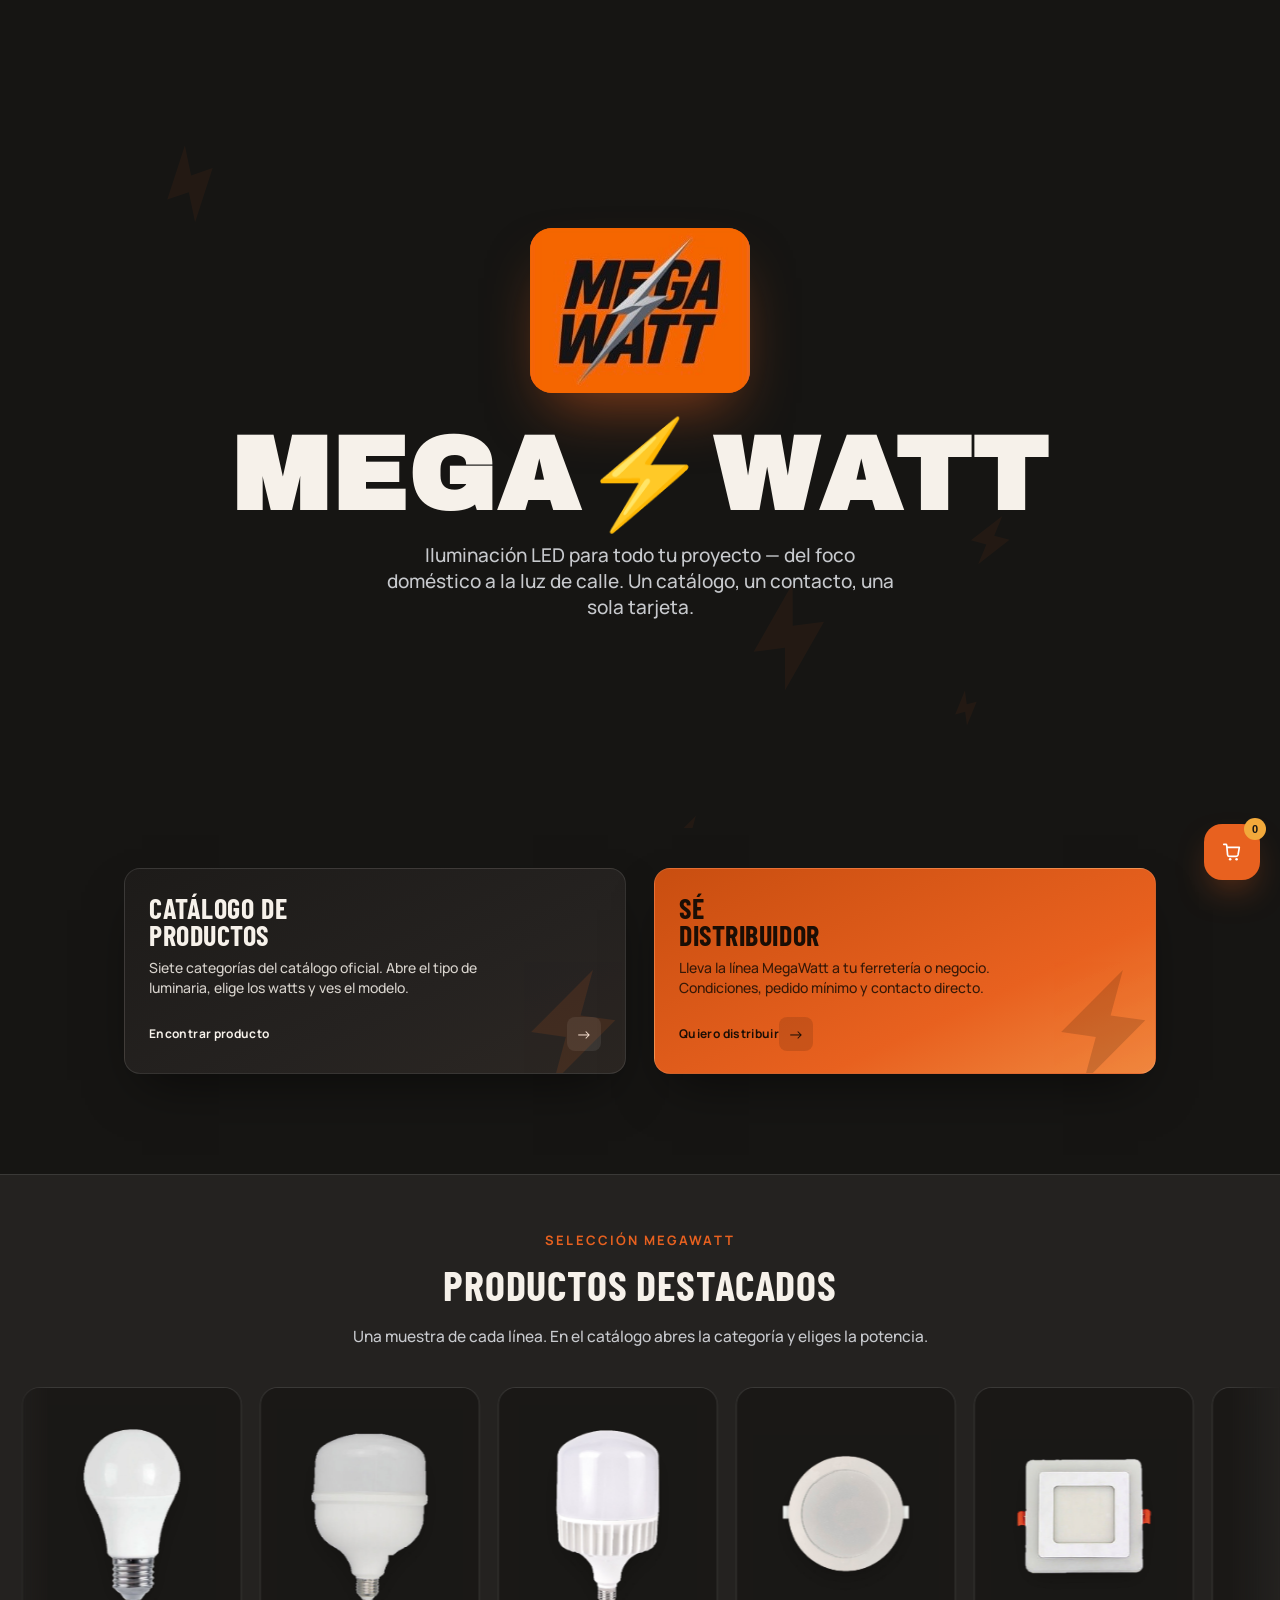
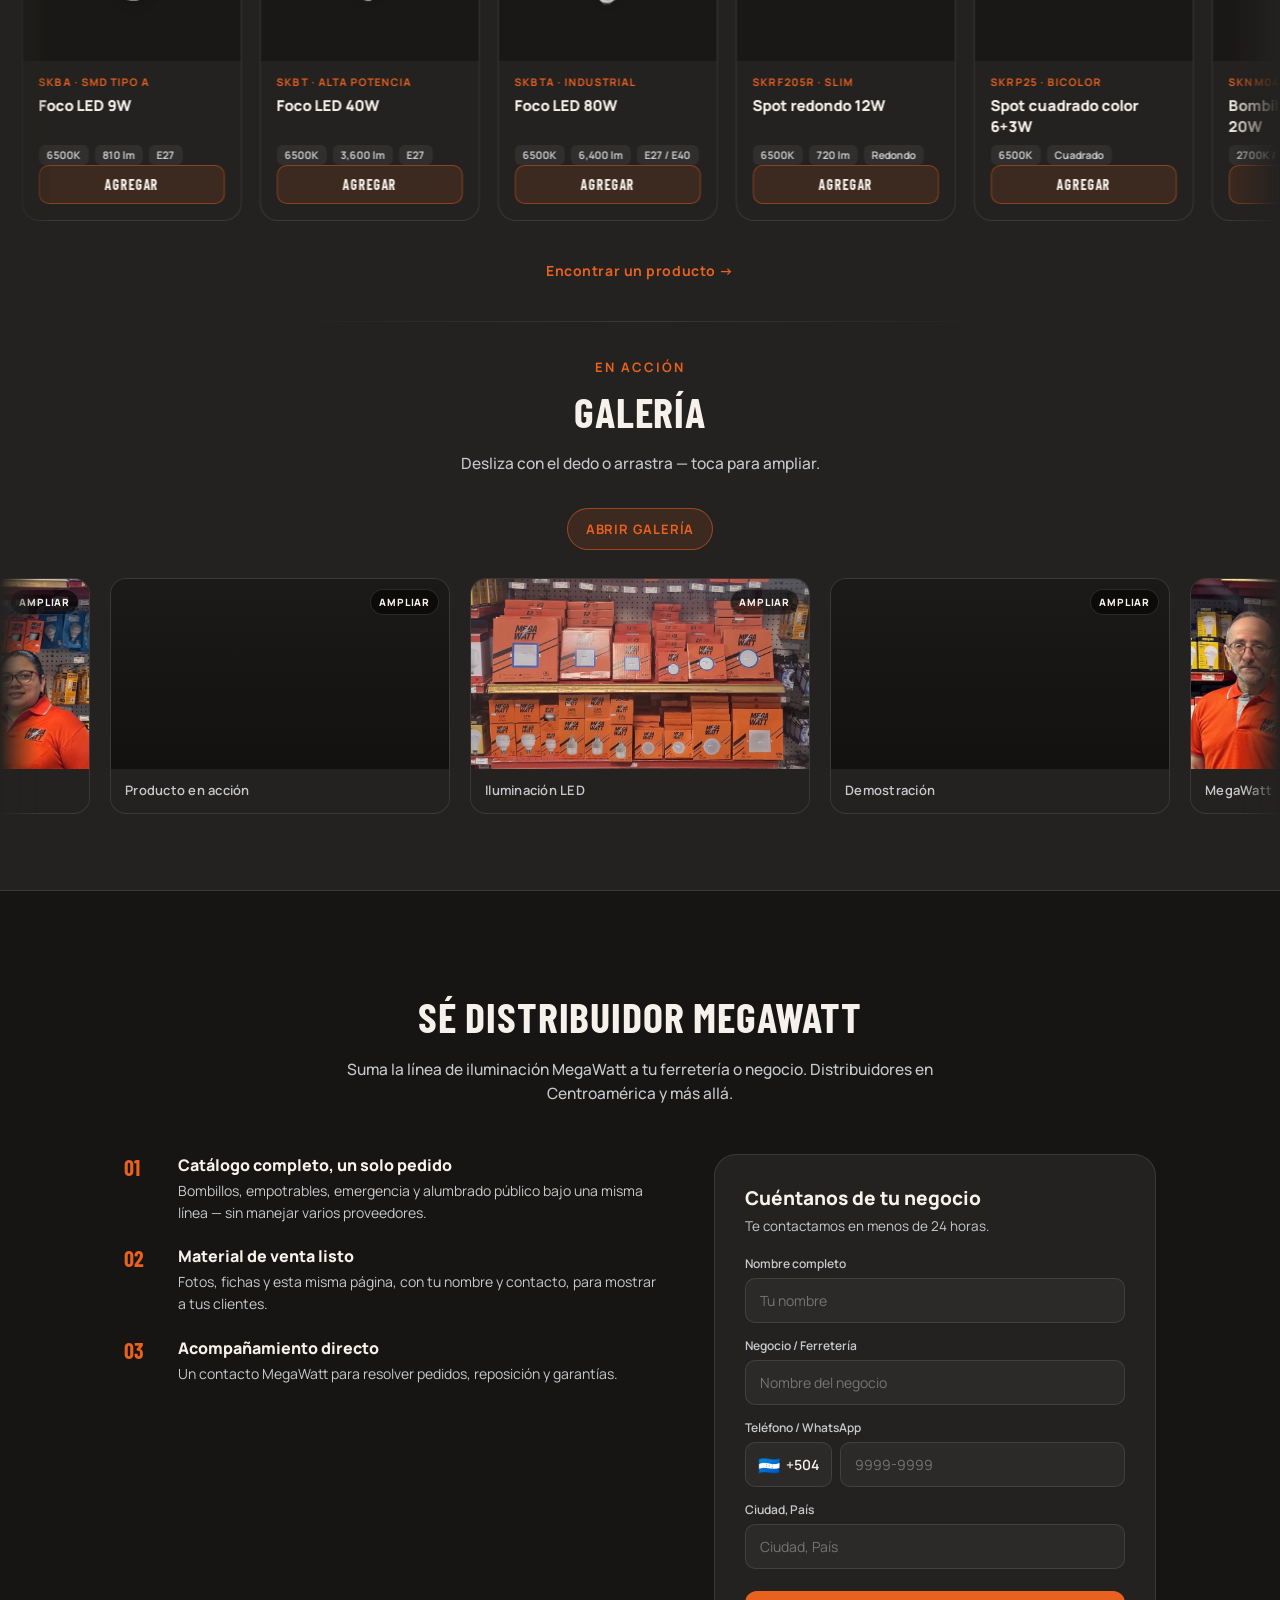
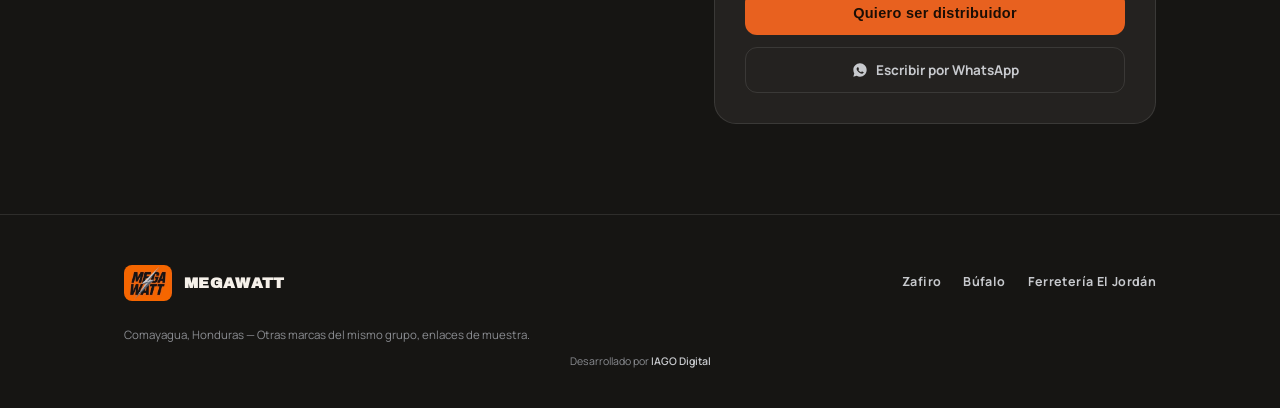
==== index.html @ 5c59e575 "Show all seven catalog families as watt dropdowns. Replace the línea-then-serie flow with one menu p" ====
<!DOCTYPE html>
<html lang="es">
<head>
  <meta charset="UTF-8" />
  <meta name="viewport" content="width=device-width, initial-scale=1.0" />
  <title>MEGAWATT — Iluminación</title>
  <meta name="description" content="Iluminación LED MegaWatt en Comayagua, Honduras. Bombillos, empotrables, emergencia y alumbrado público. Catálogo completo y contacto directo para distribuidores.">
  <link rel="icon" href="assets/images/logo.jpeg" type="image/jpeg">
  <link rel="apple-touch-icon" href="assets/images/logo.jpeg">
  <meta property="og:type" content="website">
  <meta property="og:title" content="MEGAWATT — Iluminación">
  <meta property="og:description" content="Iluminación LED MegaWatt en Comayagua, Honduras. Bombillos, empotrables, emergencia y alumbrado público. Catálogo completo y contacto directo para distribuidores.">
  <meta property="og:image" content="https://mega-watt-wheat.vercel.app/assets/images/logo.jpeg">
  <meta property="og:url" content="https://mega-watt-wheat.vercel.app/">
  <meta property="og:locale" content="es_HN">
  <link rel="preconnect" href="https://fonts.gstatic.com" crossorigin>
  <link href="https://fonts.googleapis.com/css2?family=Archivo+Black&family=Barlow+Condensed:wght@500;600;700&family=Manrope:wght@400;500;600;700;800&display=swap" rel="stylesheet">
  <link rel="stylesheet" href="assets/css/shared.css">
</head>
<body>

  <section class="hero" id="hero">
    <div class="bolt-field" id="boltField"></div>
    <div class="hero-mark" id="heroMark">
      <img src="assets/images/logo.jpeg" alt="MEGA WATT">
    </div>
    <h1 class="wordmark">MEGA<span class="bolt-char">⚡</span>WATT</h1>
    <p class="tag">Iluminación LED para todo tu proyecto — del foco doméstico a la luz de calle. Un catálogo, un contacto, una sola tarjeta.</p>
  </section>

  <section class="stack-section">
    <div class="container">
      <div class="cards-wrap">
        <a class="action-card card-products reveal reveal-from-left" id="catalogCard" href="productos.html">
          <svg class="ghost-bolt" viewBox="0 0 24 24" fill="var(--orange)"><path d="M13 2L4 14h6l-1 8 9-12h-6l1-8z"/></svg>
          <div>
            <h3>Catálogo de<br>Productos</h3>
            <p>Siete categorías del catálogo oficial. Abre el tipo de luminaria, elige los watts y ves el modelo.</p>
          </div>
          <div class="cta-row"><span>Encontrar producto</span><div class="arrow">→</div></div>
        </a>
        <button type="button" class="action-card card-reseller reveal reveal-from-right" onclick="scrollToSection('distribuidor')">
          <svg class="ghost-bolt" viewBox="0 0 24 24" fill="#1b0e05"><path d="M13 2L4 14h6l-1 8 9-12h-6l1-8z"/></svg>
          <div>
            <h3>Sé<br>Distribuidor</h3>
            <p>Lleva la línea MegaWatt a tu ferretería o negocio. Condiciones, pedido mínimo y contacto directo.</p>
          </div>
          <div class="cta-row"><span>Quiero distribuir</span><div class="arrow">→</div></div>
        </button>
      </div>
    </div>
  </section>

  <section class="section alt featured-section" id="destacados">
    <div class="container">
      <div class="section-head reveal">
        <div class="eyebrow">Selección MegaWatt</div>
        <h2>Productos destacados</h2>
        <p>Una muestra de cada línea. En el catálogo abres la categoría y eliges la potencia.</p>
      </div>
    </div>

    <div class="featured-carousel reveal" id="featuredCarousel" aria-label="Carrusel de productos destacados">
      <div class="featured-track" id="featuredTrack"></div>
    </div>

    <div class="container">
      <p class="featured-cta reveal">
        <a href="productos.html" id="featuredCatalogLink" class="featured-link">Encontrar un producto →</a>
      </p>
    </div>

    <div class="gallery-divider reveal" aria-hidden="true"></div>

    <div class="container">
      <div class="section-head gallery-head reveal">
        <div class="eyebrow">En acción</div>
        <h2>Galería</h2>
        <p>Desliza con el dedo o arrastra — toca para ampliar.</p>
      </div>
      <div class="gallery-actions reveal">
        <button type="button" class="gallery-open-btn" id="galleryOpenBtn">Abrir galería</button>
      </div>
    </div>

    <div class="gallery-carousel reveal" id="galleryCarousel" aria-label="Galería desplazable" tabindex="0">
      <div class="gallery-track" id="galleryTrack"></div>
    </div>
  </section>

  <section class="section" id="distribuidor">
    <div class="container">
      <div class="section-head reveal">
        <h2>Sé distribuidor MegaWatt</h2>
        <p>Suma la línea de iluminación MegaWatt a tu ferretería o negocio. Distribuidores en Centroamérica y más allá.</p>
      </div>

      <div class="reseller-wrap reveal">
        <div>
          <div class="benefit">
            <div class="num">01</div>
            <div>
              <h4>Catálogo completo, un solo pedido</h4>
              <p>Bombillos, empotrables, emergencia y alumbrado público bajo una misma línea — sin manejar varios proveedores.</p>
            </div>
          </div>
          <div class="benefit">
            <div class="num">02</div>
            <div>
              <h4>Material de venta listo</h4>
              <p>Fotos, fichas y esta misma página, con tu nombre y contacto, para mostrar a tus clientes.</p>
            </div>
          </div>
          <div class="benefit">
            <div class="num">03</div>
            <div>
              <h4>Acompañamiento directo</h4>
              <p>Un contacto MegaWatt para resolver pedidos, reposición y garantías.</p>
            </div>
          </div>
        </div>

        <div class="lead-form">
          <h3>Cuéntanos de tu negocio</h3>
          <div class="sub">Te contactamos en menos de 24 horas.</div>
          <label for="lead-name">Nombre completo</label>
          <input id="lead-name" type="text" placeholder="Tu nombre">
          <label for="lead-business">Negocio / Ferretería</label>
          <input id="lead-business" type="text" placeholder="Nombre del negocio">
          <label for="lead-phone">Teléfono / WhatsApp</label>
          <div class="phone-field">
            <div class="country-picker" id="leadCountryPicker">
              <button type="button" class="country-picker-trigger" id="leadCountryTrigger" aria-haspopup="listbox" aria-expanded="false">
                <span class="country-flag" aria-hidden="true">🇭🇳</span>
                <span class="country-dial">+504</span>
              </button>
              <div class="country-picker-panel" id="leadCountryPanel" role="dialog" aria-label="Seleccionar país">
                <input type="search" id="leadCountrySearch" class="country-picker-search" placeholder="Buscar país o código..." autocomplete="off" enterkeyhint="search">
                <ul class="country-picker-list" id="leadCountryList" role="listbox"></ul>
              </div>
            </div>
            <input id="lead-phone" type="tel" inputmode="tel" placeholder="9999-9999" autocomplete="tel-national">
          </div>
          <label for="lead-city">Ciudad, País</label>
          <input id="lead-city" type="text" placeholder="Ciudad, País">
          <button type="button" class="submit-btn">Quiero ser distribuidor</button>
          <a class="wa-link" href="https://wa.me/50495002199" target="_blank" rel="noopener">
            <svg width="16" height="16" viewBox="0 0 24 24" fill="currentColor"><path d="M12 2C6.48 2 2 6.48 2 12c0 1.85.5 3.58 1.36 5.07L2 22l5.06-1.33A9.94 9.94 0 0 0 12 22c5.52 0 10-4.48 10-10S17.52 2 12 2zm5.2 14.2c-.22.62-1.28 1.2-1.77 1.24-.45.04-.9.23-3.03-.63-2.57-1.03-4.24-3.6-4.37-3.77-.13-.17-1.04-1.38-1.04-2.63 0-1.25.65-1.86.89-2.11.22-.24.5-.3.66-.3h.48c.15 0 .36-.03.55.42.22.53.75 1.83.82 1.96.06.13.1.28.02.45-.08.17-.13.27-.25.42-.13.15-.27.33-.38.44-.13.13-.26.27-.11.53.15.27.68 1.13 1.47 1.83 1.01.9 1.86 1.18 2.13 1.31.27.13.42.11.58-.07.15-.18.65-.76.83-1.02.17-.26.34-.22.57-.13.23.08 1.47.7 1.72.82.25.13.42.19.48.3.06.11.06.62-.16 1.24z"/></svg>
            Escribir por WhatsApp
          </a>
        </div>
      </div>
    </div>
  </section>

  <footer>
    <div class="container">
      <div class="foot-row">
        <div class="foot-mark">
          <img class="foot-logo" src="assets/images/logo.jpeg" alt="MEGA WATT">
          <b>MEGAWATT</b>
        </div>
        <div class="brand-links">
          <a href="#" onclick="return false;">Zafiro</a>
          <a href="#" onclick="return false;">Búfalo</a>
          <a href="#" onclick="return false;">Ferretería El Jordán</a>
        </div>
      </div>
      <div class="foot-fine">Comayagua, Honduras — Otras marcas del mismo grupo, enlaces de muestra.</div>
      <div class="foot-credit">
        Desarrollado por <a href="https://iagodigital.vercel.app" target="_blank" rel="noopener">IAGO Digital</a>
      </div>
    </div>
  </footer>

  <script src="assets/js/sellers.js"></script>
  <script src="assets/js/seller.js"></script>
  <script src="assets/js/whatsapp.js"></script>
  <script src="assets/js/country-codes.js"></script>
  <script src="assets/js/contact.js"></script>
  <script src="assets/js/products.js"></script>
  <script src="assets/js/cart.js"></script>
  <script src="assets/js/gallery.js"></script>
  <script src="assets/js/landing.js"></script>
  <script>
    initSeller();
    initContact();
    initFeatured();
    initCart();
    initGallery();
    initLanding();
  </script>
</body>
</html>
---- assets/css/shared.css ----
:root {
  --orange: #E8611F;
  --orange-deep: #C94E10;
  --charcoal: #161513;
  --charcoal-soft: #242220;
  --steel: #8B8D92;
  --steel-light: #C7C9CD;
  --paper: #F6F1EA;
  --amber: #F2A93B;
  --line: rgba(255, 255, 255, 0.10);
}

* { box-sizing: border-box; }
html {
  scroll-behavior: smooth;
  overflow-x: clip;
  max-width: 100%;
}

body {
  margin: 0;
  background: var(--charcoal);
  color: var(--paper);
  font-family: 'Manrope', sans-serif;
  overflow-x: clip;
  max-width: 100%;
  overscroll-behavior-x: none;
}

h1, h2, h3, .display {
  font-family: 'Barlow Condensed', sans-serif;
  text-transform: uppercase;
  letter-spacing: 0.02em;
  font-weight: 700;
}

.wordmark {
  font-family: 'Archivo Black', sans-serif;
  text-transform: uppercase;
}

a { color: inherit; }
.container { max-width: 1080px; margin: 0 auto; padding: 0 24px; }

/* ---------- hero ---------- */
.hero {
  position: relative;
  min-height: 92vh;
  display: flex;
  flex-direction: column;
  align-items: center;
  justify-content: center;
  text-align: center;
  padding: 80px 24px 60px;
  overflow: hidden;
}

.bolt-field {
  position: absolute;
  inset: 0;
  z-index: 0;
  pointer-events: none;
}

.bolt-field svg {
  position: absolute;
  opacity: 0.06;
}

.hero-mark {
  position: relative;
  z-index: 2;
  width: min(220px, 56vw);
  aspect-ratio: 4 / 3;
  background: var(--orange);
  border-radius: 22px;
  display: flex;
  align-items: center;
  justify-content: center;
  box-shadow: 0 30px 60px -20px rgba(232, 97, 31, 0.55);
  margin-bottom: 38px;
  transform: translateY(0);
  transition: transform .2s ease-out;
  overflow: hidden;
}

.hero-mark img {
  width: 100%;
  height: 100%;
  object-fit: cover;
  display: block;
}

.hero h1 {
  position: relative;
  z-index: 2;
  font-size: clamp(36px, 10vw, 104px);
  line-height: 0.86;
  margin: 0;
  color: var(--paper);
  max-width: 100%;
  padding-inline: 12px;
}

.hero h1 .bolt-char {
  color: var(--orange);
  font-family: 'Archivo Black', sans-serif;
}

.hero p.tag {
  position: relative;
  z-index: 2;
  color: var(--steel-light);
  font-size: clamp(15px, 2vw, 19px);
  max-width: 520px;
  margin: 22px auto 0;
  font-weight: 500;
}

/* ---------- card stack ---------- */
.stack-section { padding: 40px 0 100px; }

.cards-wrap {
  display: grid;
  grid-template-columns: 1fr 1fr;
  gap: 28px;
  perspective: 1400px;
}

@media (max-width: 760px) {
  .cards-wrap { grid-template-columns: 1fr; }
}

.action-card {
  position: relative;
  border-radius: 16px;
  padding: 26px 24px 22px;
  min-height: unset;
  display: flex;
  flex-direction: column;
  justify-content: flex-start;
  gap: 18px;
  cursor: pointer;
  border: 1px solid var(--line);
  box-shadow: 0 24px 50px -18px rgba(0, 0, 0, 0.55);
  transition: transform .45s cubic-bezier(.2, .8, .2, 1), box-shadow .45s ease;
  transform-style: preserve-3d;
  overflow: hidden;
  text-decoration: none;
  color: inherit;
  font: inherit;
  text-align: left;
  width: 100%;
  appearance: none;
  -webkit-appearance: none;
}

.action-card:hover { box-shadow: 0 34px 70px -18px rgba(0, 0, 0, 0.65); }
.action-card.card-products { background: linear-gradient(155deg, #1d1b19, #252220 60%, #2c2723); }
.action-card.card-reseller {
  background: linear-gradient(155deg, var(--orange-deep), var(--orange) 65%, #f0873f);
  color: #1b0e05;
}

.action-card h3 { font-size: 28px; margin: 0; line-height: 0.95; }

.action-card p {
  font-family: 'Manrope', sans-serif;
  font-weight: 500;
  font-size: 14px;
  line-height: 1.45;
  margin: 10px 0 0;
  opacity: .85;
  max-width: 85%;
}

.action-card .cta-row {
  display: flex;
  align-items: center;
  justify-content: space-between;
  margin-top: 0;
}

.action-card .cta-row span {
  font-size: 12px;
  font-weight: 700;
  letter-spacing: .03em;
}

.action-card .arrow {
  width: 34px;
  height: 34px;
  border-radius: 8px;
  display: flex;
  align-items: center;
  justify-content: center;
  background: rgba(255, 255, 255, 0.08);
  transition: transform .3s ease, background .3s ease;
}

.action-card.card-reseller .arrow { background: rgba(0, 0, 0, 0.12); }
.action-card:hover .arrow { transform: translateX(5px); background: rgba(255, 255, 255, 0.16); }
.action-card.card-reseller:hover .arrow { background: rgba(0, 0, 0, 0.2); }

.action-card .ghost-bolt {
  position: absolute;
  right: -24px;
  bottom: -24px;
  width: 140px;
  opacity: .12;
  transform: rotate(8deg);
}

.action-card.card-reseller .ghost-bolt { opacity: .16; }

/* ---------- section shell ---------- */
.section {
  padding: 90px 0;
  overflow-x: clip;
}

.featured-section {
  padding: 56px 0 64px;
  overflow-x: clip;
}
.featured-section .section-head { margin-bottom: 32px; }
.section.alt {
  background: var(--charcoal-soft);
  border-top: 1px solid var(--line);
  border-bottom: 1px solid var(--line);
}

.page-head { padding: 56px 0 10px; }

.back-link {
  display: inline-flex;
  align-items: center;
  gap: 8px;
  font-size: 13px;
  font-weight: 700;
  color: var(--steel-light);
  text-decoration: none;
  letter-spacing: .02em;
}

.back-link:hover { color: var(--orange); }

.section-head {
  text-align: center;
  max-width: 640px;
  margin: 0 auto 48px;
}

.page-head .section-head { margin: 26px auto 44px; }

.section-head .eyebrow {
  color: var(--orange);
  font-size: 13px;
  letter-spacing: 0.16em;
  font-weight: 700;
  text-transform: uppercase;
}

.section-head h2 {
  font-size: clamp(28px, 4.5vw, 42px);
  margin: 10px 0 12px;
  color: var(--paper);
}

.page-head .section-head h2 { font-size: clamp(30px, 5vw, 46px); }

.section-head p {
  color: var(--steel-light);
  font-size: 15.5px;
  font-weight: 500;
  line-height: 1.6;
}

/* ---------- catalog ---------- */
.filters {
  display: flex;
  gap: 16px;
  flex-wrap: wrap;
  justify-content: center;
  align-items: flex-end;
  padding: 10px 16px;
  margin: 0 0 40px;
  border-radius: 16px;
  background: rgba(255, 255, 255, 0.03);
  border: 1px solid var(--line);
}

.filter-group {
  display: flex;
  flex-direction: column;
  gap: 6px;
  align-items: flex-start;
}

.filter-group .fg-label {
  font-size: 11px;
  letter-spacing: .14em;
  text-transform: uppercase;
  color: var(--steel);
}

.filter-dropdown {
  position: relative;
}

.filter-dropdown.is-disabled .filter-dropdown-trigger {
  opacity: 0.45;
  cursor: not-allowed;
}

.filter-dropdown-trigger {
  display: inline-flex;
  align-items: center;
  min-width: 148px;
  padding: 8px 32px 8px 12px;
  border-radius: 8px;
  border: 1px solid var(--line);
  background: rgba(255, 255, 255, 0.04);
  color: var(--steel-light);
  font-family: 'Manrope', sans-serif;
  font-size: 13px;
  font-weight: 600;
  cursor: pointer;
  background-image: url("data:image/svg+xml,%3Csvg xmlns='http://www.w3.org/2000/svg' width='12' height='8' viewBox='0 0 12 8'%3E%3Cpath fill='%23a8b4c4' d='M1 1l5 5 5-5'/%3E%3C/svg%3E");
  background-repeat: no-repeat;
  background-position: right 10px center;
  transition: border-color .15s ease, background-color .15s ease;
}

.filter-dropdown-trigger:hover,
.filter-dropdown.open .filter-dropdown-trigger {
  border-color: rgba(232, 97, 31, 0.55);
  background-color: rgba(255, 255, 255, 0.06);
}

.filter-dropdown-trigger:focus-visible {
  outline: none;
  border-color: var(--orange);
}

.filter-dropdown-value {
  white-space: nowrap;
}

.filter-dropdown-panel {
  position: absolute;
  z-index: 30;
  top: calc(100% + 6px);
  left: 0;
  min-width: 140px;
  padding: 6px;
  background: #1e1c1a;
  border: 1px solid var(--line);
  border-radius: 12px;
  box-shadow: 0 14px 32px rgba(0, 0, 0, 0.42);
}

.filter-dropdown[data-layout="grid"] .filter-dropdown-panel {
  width: 188px;
}

.filter-dropdown-list {
  list-style: none;
  margin: 0;
  padding: 0;
}

.filter-dropdown-list--grid {
  display: grid;
  grid-template-columns: repeat(3, 1fr);
  gap: 4px;
  max-height: 220px;
  overflow-y: auto;
  -webkit-overflow-scrolling: touch;
}

.filter-dropdown-option {
  width: 100%;
  padding: 6px 8px;
  border: 0;
  border-radius: 8px;
  background: transparent;
  color: var(--paper);
  font-family: 'Manrope', sans-serif;
  font-size: 13px;
  font-weight: 600;
  text-align: center;
  cursor: pointer;
  transition: background .15s ease;
}

.filter-dropdown:not([data-layout="grid"]) .filter-dropdown-option {
  text-align: left;
}

.filter-dropdown-option:hover,
.filter-dropdown-option.is-selected {
  background: rgba(232, 97, 31, 0.14);
}

.filter-dropdown-empty {
  display: block;
  padding: 8px 10px;
  color: var(--steel);
  font-size: 12.5px;
  font-weight: 600;
}

.grid {
  display: grid;
  grid-template-columns: repeat(auto-fill, minmax(220px, 1fr));
  gap: 18px;
}

.page-catalog .finder-wrap {
  padding-bottom: 90px;
}

.filters.finder-bar {
  display: flex;
  flex-direction: column;
  align-items: stretch;
  gap: 14px;
  padding: 16px;
}

.finder-families {
  display: grid;
  grid-template-columns: repeat(4, minmax(0, 1fr));
  gap: 12px 14px;
  width: 100%;
}

.finder-family .filter-dropdown,
.finder-family .filter-dropdown-trigger {
  width: 100%;
  min-width: 0;
}

.finder-family.is-active .filter-dropdown-trigger {
  border-color: var(--orange);
  color: var(--paper);
  background-color: rgba(232, 97, 31, 0.1);
}

.finder-family .filter-dropdown-panel {
  width: 100%;
  min-width: 100%;
}

.finder-family .filter-dropdown[data-layout="grid"] .filter-dropdown-panel {
  width: 100%;
}

.finder-reset {
  appearance: none;
  border: 0;
  background: transparent;
  color: var(--steel-light);
  font-family: inherit;
  font-size: 12.5px;
  font-weight: 700;
  letter-spacing: 0.04em;
  cursor: pointer;
  padding: 4px 2px;
  align-self: flex-end;
}

.finder-reset:hover {
  color: var(--orange);
}

.finder-stage {
  min-height: 420px;
}

.finder-empty {
  text-align: center;
  max-width: 560px;
  margin: 28px auto 0;
  padding: 48px 20px;
  border: 1px dashed var(--line);
  border-radius: 20px;
  background: rgba(255, 255, 255, 0.02);
}

.finder-empty-kicker {
  color: var(--orange);
  font-size: 12px;
  letter-spacing: 0.14em;
  font-weight: 800;
  text-transform: uppercase;
}

.finder-empty h3,
.finder-copy h3 {
  font-size: clamp(24px, 3.6vw, 36px);
  margin: 8px 0 10px;
  color: var(--paper);
}

.finder-empty p,
.finder-copy p {
  margin: 0;
  color: var(--steel-light);
  font-size: 15px;
  font-weight: 500;
  line-height: 1.55;
}

.finder-result {
  display: grid;
  grid-template-columns: minmax(240px, 0.9fr) 1.1fr;
  gap: 28px;
  align-items: center;
  background: var(--charcoal-soft);
  border: 1px solid var(--line);
  border-radius: 22px;
  padding: 22px;
}

.finder-result.is-pending .finder-photo {
  opacity: 0.55;
}

.finder-photo {
  aspect-ratio: 1 / 1;
  background: #141312;
  border-radius: 16px;
  overflow: hidden;
  display: flex;
  align-items: center;
  justify-content: center;
}

.finder-photo img,
.finder-photo video {
  width: 100%;
  height: 100%;
  object-fit: contain;
  padding: 8%;
  display: block;
}

.finder-copy .p-cat {
  margin-bottom: 2px;
}

.finder-hint {
  margin-top: 14px !important;
  color: var(--amber) !important;
  font-weight: 700 !important;
}

.finder-specs {
  width: 100%;
  border-collapse: collapse;
  margin: 18px 0 8px;
}

.finder-specs th,
.finder-specs td {
  padding: 8px 0;
  border-bottom: 1px solid var(--line);
  font-size: 13.5px;
  text-align: left;
}

.finder-specs th {
  width: 42%;
  color: var(--steel);
  font-weight: 700;
  letter-spacing: 0.04em;
  text-transform: uppercase;
  font-size: 11px;
}

.finder-specs td {
  color: var(--paper);
  font-weight: 700;
}

.finder-copy .add-to-cart-btn {
  margin-top: 18px;
  max-width: 280px;
}

@media (max-width: 980px) {
  .finder-families {
    grid-template-columns: repeat(3, minmax(0, 1fr));
  }
}

@media (max-width: 760px) {
  .finder-families {
    grid-template-columns: repeat(2, minmax(0, 1fr));
  }

  .finder-result {
    grid-template-columns: 1fr;
    padding: 16px;
    gap: 16px;
  }

  .finder-photo {
    aspect-ratio: 4 / 5;
  }

  .finder-reset {
    align-self: flex-start;
  }

  .filter-dropdown-trigger {
    min-width: 0;
    width: 100%;
  }
}

.product-card {
  background: var(--charcoal-soft);
  border: 1px solid var(--line);
  border-radius: 18px;
  overflow: hidden;
  transition: transform .25s ease, border-color .25s ease;
}

.product-card:hover {
  transform: translateY(-4px);
  border-color: rgba(232, 97, 31, 0.5);
}

/* ---------- featured carousel ---------- */
.featured-section .featured-carousel {
  margin-top: 4px;
}

.featured-carousel {
  overflow: hidden;
  touch-action: pan-y;
  cursor: grab;
  user-select: none;
  -webkit-user-select: none;
  -webkit-mask-image: linear-gradient(90deg, transparent, #000 4%, #000 96%, transparent);
  mask-image: linear-gradient(90deg, transparent, #000 4%, #000 96%, transparent);
  padding: 6px 0 10px;
}

.featured-carousel.is-dragging {
  cursor: grabbing;
  touch-action: none;
}

.featured-track {
  display: flex;
  align-items: stretch;
  gap: 18px;
  width: max-content;
  will-change: transform;
  padding: 0 24px;
  transform: translate3d(0, 0, 0);
}

.featured-track .featured-card,
.featured-track img,
.featured-track video {
  -webkit-user-drag: none;
  user-drag: none;
}

.featured-track .featured-card {
  flex: 0 0 220px;
  display: flex;
  flex-direction: column;
}

.featured-track .featured-photo {
  aspect-ratio: 4 / 5;
  width: 100%;
  height: auto;
  flex-shrink: 0;
  background: linear-gradient(180deg, #1c1a18 0%, #121110 100%);
}

.featured-track .featured-photo img,
.featured-track .featured-photo video {
  width: 100%;
  height: 100%;
  object-fit: contain;
  object-position: center;
}

.featured-track .featured-photo.is-studio img {
  padding: 8%;
}

.featured-track .p-body {
  flex: 1;
  display: flex;
  flex-direction: column;
  min-height: 156px;
}

.featured-track .p-body h4 {
  flex: 1;
}

.featured-track .add-to-cart-btn {
  margin-top: auto;
}

.featured-cta {
  text-align: center;
  margin: 28px 0 0;
}

.featured-link {
  display: inline-flex;
  align-items: center;
  gap: 6px;
  font-size: 14px;
  font-weight: 700;
  letter-spacing: 0.04em;
  color: var(--orange);
  text-decoration: none;
  transition: color 0.2s ease, gap 0.2s ease;
}

.featured-link:hover {
  color: var(--amber);
  gap: 10px;
}

.featured-carousel--static {
  overflow-x: auto;
  -webkit-mask-image: none;
  mask-image: none;
  scroll-snap-type: x mandatory;
  scrollbar-width: thin;
}

.featured-carousel--static .featured-track {
  transform: none !important;
}

.featured-carousel--static .featured-card {
  scroll-snap-align: start;
}

@media (max-width: 640px) {
  .featured-track .featured-card {
    flex-basis: min(200px, 78vw);
  }
}

@media (prefers-reduced-motion: reduce) {
  .featured-carousel:not(.featured-carousel--static) {
    overflow-x: auto;
    -webkit-mask-image: none;
    mask-image: none;
    scroll-snap-type: x mandatory;
  }

  .featured-carousel:not(.featured-carousel--static) .featured-track {
    transform: none !important;
  }

  .featured-carousel:not(.featured-carousel--static) .featured-card {
    scroll-snap-align: start;
  }
}

/* ---------- gallery carousel ---------- */
.gallery-divider {
  height: 1px;
  max-width: 720px;
  margin: 40px auto 36px;
  background: linear-gradient(90deg, transparent, var(--line), transparent);
}

.gallery-head {
  margin-bottom: 20px;
}

.gallery-actions {
  text-align: center;
  margin-bottom: 24px;
}

.gallery-open-btn {
  appearance: none;
  border: 1px solid rgba(232, 97, 31, 0.55);
  background: rgba(232, 97, 31, 0.12);
  color: var(--orange);
  font-family: inherit;
  font-size: 13px;
  font-weight: 700;
  letter-spacing: 0.06em;
  text-transform: uppercase;
  padding: 11px 18px;
  border-radius: 999px;
  cursor: pointer;
  transition: background 0.2s ease, border-color 0.2s ease, transform 0.2s ease;
}

.gallery-open-btn:hover {
  background: rgba(232, 97, 31, 0.22);
  border-color: var(--orange);
  transform: translateY(-1px);
}

.gallery-carousel {
  overflow: hidden;
  touch-action: none;
  cursor: grab;
  user-select: none;
  -webkit-user-select: none;
  -webkit-mask-image: linear-gradient(90deg, transparent, #000 3%, #000 97%, transparent);
  mask-image: linear-gradient(90deg, transparent, #000 3%, #000 97%, transparent);
  padding: 4px 0 12px;
}

.gallery-carousel.is-dragging {
  cursor: grabbing;
}

.gallery-track {
  display: flex;
  align-items: stretch;
  gap: 20px;
  width: max-content;
  padding: 0 24px;
  will-change: transform;
  transform: translate3d(0, 0, 0);
  transition: none;
}

.gallery-track.is-snapping {
  transition: transform 0.22s cubic-bezier(0.22, 1, 0.36, 1);
}

.gallery-slide {
  flex: 0 0 min(340px, 82vw);
  margin: 0;
  padding: 0;
  border-radius: 16px;
  overflow: hidden;
  border: 1px solid var(--line);
  background: var(--charcoal-soft);
  transition: border-color 0.25s ease, transform 0.25s ease;
  cursor: pointer;
  text-align: left;
  font: inherit;
  color: inherit;
  position: relative;
}

.gallery-slide:hover {
  border-color: rgba(232, 97, 31, 0.45);
  transform: translateY(-3px);
}

.gallery-slide:focus-visible {
  outline: 2px solid var(--orange);
  outline-offset: 3px;
}

.gallery-media {
  display: block;
  aspect-ratio: 16 / 9;
  background: linear-gradient(180deg, #1c1a18 0%, #121110 100%);
  overflow: hidden;
}

.gallery-media img,
.gallery-media video {
  width: 100%;
  height: 100%;
  object-fit: cover;
  object-position: center;
  display: block;
  pointer-events: none;
}

.gallery-caption {
  display: block;
  padding: 12px 14px 14px;
  font-size: 13px;
  font-weight: 600;
  color: var(--steel-light);
  letter-spacing: 0.02em;
}

.gallery-zoom-hint {
  position: absolute;
  top: 10px;
  right: 10px;
  font-size: 10px;
  font-weight: 800;
  letter-spacing: 0.08em;
  text-transform: uppercase;
  color: var(--paper);
  background: rgba(0, 0, 0, 0.55);
  border: 1px solid rgba(255, 255, 255, 0.12);
  padding: 5px 8px;
  border-radius: 999px;
}

/* ---------- gallery lightbox ---------- */
body.gallery-lightbox-open {
  overflow: hidden;
}

.gallery-lightbox {
  position: fixed;
  inset: 0;
  z-index: 1000;
  display: grid;
  place-items: center;
  padding: 24px;
}

.gallery-lightbox[hidden] {
  display: none;
}

.gallery-lightbox-backdrop {
  position: absolute;
  inset: 0;
  background: rgba(8, 7, 6, 0.88);
  backdrop-filter: blur(6px);
}

.gallery-lightbox-dialog {
  position: relative;
  z-index: 1;
  width: min(960px, 100%);
  max-height: calc(100vh - 48px);
  display: flex;
  flex-direction: column;
  gap: 12px;
}

.gallery-lightbox-stage {
  border-radius: 18px;
  overflow: hidden;
  border: 1px solid var(--line);
  background: #101010;
  min-height: min(56vh, 520px);
  display: flex;
  align-items: center;
  justify-content: center;
  transition: opacity 0.25s ease, transform 0.25s ease;
}

.gallery-lightbox-media {
  width: 100%;
  height: 100%;
  display: flex;
  align-items: center;
  justify-content: center;
  min-height: min(56vh, 520px);
}

.gallery-lightbox-media img,
.gallery-lightbox-media video {
  max-width: 100%;
  max-height: min(72vh, 680px);
  width: auto;
  height: auto;
  object-fit: contain;
  display: block;
}

.gallery-lightbox-caption {
  text-align: center;
  color: var(--steel-light);
  font-size: 14px;
  font-weight: 600;
  margin: 0;
}

.gallery-lightbox-close,
.gallery-lightbox-nav {
  position: absolute;
  appearance: none;
  border: 1px solid rgba(255, 255, 255, 0.14);
  background: rgba(0, 0, 0, 0.45);
  color: var(--paper);
  width: 42px;
  height: 42px;
  border-radius: 999px;
  display: grid;
  place-items: center;
  font-size: 24px;
  line-height: 1;
  cursor: pointer;
  transition: background 0.2s ease, border-color 0.2s ease;
}

.gallery-lightbox-close:hover,
.gallery-lightbox-nav:hover {
  background: rgba(232, 97, 31, 0.35);
  border-color: rgba(232, 97, 31, 0.65);
}

.gallery-lightbox-close {
  top: -52px;
  right: 0;
}

.gallery-lightbox-nav {
  top: 50%;
  transform: translateY(-50%);
  z-index: 2;
}

.gallery-lightbox-prev { left: -54px; }
.gallery-lightbox-next { right: -54px; }

@media (max-width: 820px) {
  .gallery-lightbox-prev { left: 8px; }
  .gallery-lightbox-next { right: 8px; }
  .gallery-lightbox-close { top: 8px; right: 8px; }
}

.gallery-lightbox-swipe-hint {
  text-align: center;
  font-size: 12px;
  font-weight: 600;
  letter-spacing: 0.06em;
  text-transform: uppercase;
  color: rgba(255, 255, 255, 0.45);
  margin: 0;
}

.gallery-lightbox-stage.slide-from-left {
  opacity: 0.7;
  transform: translateX(18px);
}

.gallery-lightbox-stage.slide-from-right {
  opacity: 0.7;
  transform: translateX(-18px);
}

@media (prefers-reduced-motion: reduce) {
  .gallery-lightbox-stage {
    transition: none;
  }
}

.p-photo {
  aspect-ratio: 1 / 1;
  background: repeating-linear-gradient(45deg, #1c1a18, #1c1a18 10px, #201e1b 10px, #201e1b 20px);
  display: flex;
  align-items: center;
  justify-content: center;
  position: relative;
  overflow: hidden;
}

.p-photo.ratio-9-16 {
  aspect-ratio: 9 / 16;
}

.p-photo.ratio-5-7 {
  aspect-ratio: 5 / 7;
}

.p-photo img,
.p-photo video {
  width: 100%;
  height: 100%;
  object-fit: cover;
  display: block;
}

.p-photo.is-studio {
  background: #1a1816;
}

.p-photo.is-studio img {
  object-fit: contain;
  padding: 10%;
}

.p-photo span {
  font-size: 11px;
  letter-spacing: .12em;
  text-transform: uppercase;
  font-weight: 700;
  color: var(--steel);
  border: 1px dashed var(--line);
  padding: 6px 10px;
  border-radius: 8px;
  background: rgba(0, 0, 0, 0.35);
}

.p-body { padding: 14px 16px 16px; }

.p-body .p-cat {
  font-size: 10.5px;
  color: var(--orange);
  letter-spacing: .1em;
  text-transform: uppercase;
  font-weight: 700;
}

.p-body h4 {
  font-family: 'Manrope', sans-serif;
  font-size: 15px;
  font-weight: 800;
  margin: 6px 0 8px;
  color: var(--paper);
  text-transform: none;
  letter-spacing: 0;
}

.p-specs {
  display: flex;
  gap: 6px;
  flex-wrap: wrap;
}

.p-specs span {
  font-size: 10.5px;
  font-weight: 700;
  background: rgba(255, 255, 255, 0.06);
  color: var(--steel-light);
  padding: 3px 8px;
  border-radius: 6px;
}

.add-to-cart-btn {
  margin-top: 12px;
  width: 100%;
  border: 1px solid rgba(232, 97, 31, 0.45);
  background: rgba(232, 97, 31, 0.12);
  color: var(--paper);
  font-family: 'Barlow Condensed', sans-serif;
  font-size: 14px;
  font-weight: 700;
  letter-spacing: 0.06em;
  text-transform: uppercase;
  padding: 10px 12px;
  border-radius: 10px;
  cursor: pointer;
  transition: background .2s ease, border-color .2s ease, color .2s ease;
}

.add-to-cart-btn:hover {
  background: var(--orange);
  border-color: var(--orange);
  color: #fff;
}

.add-to-cart-btn.is-in-cart {
  background: rgba(242, 169, 59, 0.16);
  border-color: rgba(242, 169, 59, 0.55);
  color: var(--amber);
}

.add-to-cart-btn.is-in-cart:hover {
  background: var(--amber);
  border-color: var(--amber);
  color: var(--charcoal);
}

.empty-note {
  text-align: center;
  color: var(--steel);
  font-size: 13.5px;
  padding: 40px 0;
}

/* ---------- reseller ---------- */
.reseller-wrap {
  display: grid;
  grid-template-columns: 1.1fr 0.9fr;
  gap: 50px;
  align-items: start;
}

@media (max-width: 820px) {
  .reseller-wrap { grid-template-columns: 1fr; }
}

.benefit {
  display: flex;
  gap: 14px;
  margin-bottom: 22px;
}

.benefit .num {
  font-family: 'Barlow Condensed', sans-serif;
  font-weight: 700;
  font-size: 22px;
  color: var(--orange);
  width: 40px;
  flex-shrink: 0;
}

.benefit h4 {
  margin: 0 0 4px;
  font-size: 16px;
  font-family: 'Manrope', sans-serif;
  font-weight: 800;
  color: var(--paper);
  text-transform: none;
  letter-spacing: 0;
}

.benefit p {
  margin: 0;
  color: var(--steel-light);
  font-size: 14px;
  line-height: 1.55;
}

.lead-form {
  background: var(--charcoal-soft);
  border: 1px solid var(--line);
  border-radius: 22px;
  padding: 30px;
}

.lead-form h3 {
  font-family: 'Manrope', sans-serif;
  text-transform: none;
  font-size: 19px;
  font-weight: 800;
  margin: 0 0 6px;
  color: var(--paper);
  letter-spacing: 0;
}

.lead-form .sub {
  color: var(--steel-light);
  font-size: 13.5px;
  margin-bottom: 20px;
}

.lead-form label {
  display: block;
  font-size: 12px;
  color: var(--steel-light);
  margin: 14px 0 6px;
  font-weight: 600;
}

.lead-form input,
.lead-form select {
  width: 100%;
  padding: 12px 14px;
  border-radius: 10px;
  border: 1px solid var(--line);
  background: rgba(255, 255, 255, 0.04);
  color: var(--paper);
  font-family: 'Manrope', sans-serif;
  font-size: 14px;
}

.lead-form input:focus,
.lead-form select:focus {
  outline: none;
  border-color: var(--orange);
}

.phone-field {
  display: flex;
  gap: 8px;
  align-items: stretch;
}

.phone-field input {
  flex: 1;
  min-width: 0;
}

.country-picker {
  position: relative;
  flex: 0 0 auto;
}

.country-picker-trigger {
  display: inline-flex;
  align-items: center;
  gap: 6px;
  height: 100%;
  min-height: 44px;
  padding: 0 12px;
  border-radius: 10px;
  border: 1px solid var(--line);
  background: rgba(255, 255, 255, 0.04);
  color: var(--paper);
  font-family: 'Manrope', sans-serif;
  font-size: 14px;
  font-weight: 600;
  cursor: pointer;
  transition: border-color 0.2s ease, background 0.2s ease;
}

.country-picker-trigger:hover,
.country-picker.open .country-picker-trigger {
  border-color: rgba(232, 97, 31, 0.55);
  background: rgba(255, 255, 255, 0.06);
}

.country-picker-trigger:focus-visible {
  outline: none;
  border-color: var(--orange);
}

.country-flag {
  font-size: 18px;
  line-height: 1;
}

.country-dial {
  white-space: nowrap;
}

.country-picker-panel {
  position: absolute;
  z-index: 30;
  top: calc(100% + 6px);
  left: 0;
  width: min(340px, calc(100vw - 48px));
  width: min(340px, calc(100dvw - 48px));
  background: #1e1c1a;
  border: 1px solid var(--line);
  border-radius: 14px;
  box-shadow: 0 18px 40px rgba(0, 0, 0, 0.45);
  overflow: hidden;
  opacity: 0;
  visibility: hidden;
  transform: translateY(-6px);
  pointer-events: none;
  transition: opacity 0.18s ease, transform 0.18s ease, visibility 0.18s ease;
}

.country-picker.open .country-picker-panel {
  opacity: 1;
  visibility: visible;
  transform: translateY(0);
  pointer-events: auto;
}

.country-picker-search {
  width: 100%;
  padding: 12px 14px;
  border: 0;
  border-bottom: 1px solid var(--line);
  border-radius: 0;
  background: rgba(255, 255, 255, 0.03);
  color: var(--paper);
  font-family: 'Manrope', sans-serif;
  font-size: 14px;
}

.country-picker-search:focus {
  outline: none;
  background: rgba(255, 255, 255, 0.05);
}

.country-picker-list {
  list-style: none;
  margin: 0;
  padding: 6px;
  max-height: min(280px, 50vh);
  overflow-y: auto;
  -webkit-overflow-scrolling: touch;
}

.country-option {
  width: 100%;
  display: flex;
  align-items: center;
  gap: 10px;
  padding: 11px 10px;
  border: 0;
  border-radius: 10px;
  background: transparent;
  color: var(--paper);
  font-family: 'Manrope', sans-serif;
  font-size: 14px;
  text-align: left;
  cursor: pointer;
  transition: background 0.15s ease;
}

.country-option:hover,
.country-option.is-selected {
  background: rgba(232, 97, 31, 0.14);
}

.country-option-flag {
  flex: 0 0 auto;
  font-size: 18px;
  line-height: 1;
}

.country-option-name {
  flex: 1;
  min-width: 0;
}

.country-option-dial {
  flex: 0 0 auto;
  color: var(--steel-light);
  font-size: 13px;
  font-weight: 600;
}

.country-option-empty {
  padding: 14px 12px;
  color: var(--steel);
  font-size: 13px;
  text-align: center;
}

.submit-btn {
  margin-top: 22px;
  width: 100%;
  padding: 14px;
  border-radius: 12px;
  border: none;
  background: var(--orange);
  color: #1b0e05;
  font-weight: 800;
  font-size: 14.5px;
  cursor: pointer;
  letter-spacing: .02em;
  transition: background .2s ease;
}

.submit-btn:hover { background: var(--amber); }

.wa-link {
  display: flex;
  align-items: center;
  justify-content: center;
  gap: 8px;
  margin-top: 12px;
  padding: 13px;
  border-radius: 12px;
  border: 1px solid var(--line);
  color: var(--steel-light);
  text-decoration: none;
  font-size: 13.5px;
  font-weight: 700;
}

/* ---------- footer ---------- */
footer {
  padding: 50px 0 40px;
  border-top: 1px solid var(--line);
}

.foot-row {
  display: flex;
  justify-content: space-between;
  align-items: center;
  flex-wrap: wrap;
  gap: 20px;
}

.foot-mark {
  display: flex;
  align-items: center;
  gap: 12px;
}

.foot-mark .sq {
  width: 36px;
  height: 36px;
  background: var(--orange);
  border-radius: 9px;
  display: flex;
  align-items: center;
  justify-content: center;
}

.foot-mark .sq svg { width: 60%; }

.foot-mark .foot-logo {
  width: 48px;
  height: 36px;
  object-fit: cover;
  border-radius: 8px;
  display: block;
}
.foot-mark b {
  font-family: 'Archivo Black', sans-serif;
  font-size: 15px;
  letter-spacing: .02em;
}

.brand-links {
  display: flex;
  gap: 22px;
  flex-wrap: wrap;
}

.brand-links a {
  font-size: 12.5px;
  color: var(--steel-light);
  text-decoration: none;
  font-weight: 700;
  letter-spacing: .03em;
  border-bottom: 1px solid transparent;
  padding-bottom: 2px;
  transition: all .2s ease;
}

.brand-links a:hover {
  color: var(--orange);
  border-color: var(--orange);
}

.foot-fine {
  margin-top: 26px;
  font-size: 11.5px;
  color: var(--steel);
}

.foot-credit {
  margin-top: 12px;
  font-size: 10.5px;
  color: var(--steel);
  text-align: center;
}

.foot-credit a {
  color: var(--steel-light);
  text-decoration: none;
  font-weight: 600;
  transition: color .2s ease;
}

.foot-credit a:hover {
  color: var(--orange);
}

.reveal {
  opacity: 0;
  transform: translateY(24px);
  transition: opacity .75s cubic-bezier(.2, .8, .2, 1), transform .75s cubic-bezier(.2, .8, .2, 1);
}

.reveal-from-left {
  transform: translateX(-52px);
}

.reveal-from-right {
  transform: translateX(52px);
  transition-delay: .14s;
}

.action-card.reveal {
  transition: opacity .75s cubic-bezier(.2, .8, .2, 1),
    transform .75s cubic-bezier(.2, .8, .2, 1),
    box-shadow .45s ease;
}

.reveal.in {
  opacity: 1;
  transform: translate(0);
}

@media (prefers-reduced-motion: reduce) {
  .reveal-from-left,
  .reveal-from-right {
    transform: none;
    transition-delay: 0s;
  }
}

/* ---------- quote cart ---------- */
body.cart-open {
  overflow: hidden;
}

.cart-fab {
  position: fixed;
  right: 20px;
  bottom: 20px;
  z-index: 60;
  width: 56px;
  height: 56px;
  border: none;
  border-radius: 18px;
  background: var(--orange);
  color: #fff;
  display: grid;
  place-items: center;
  cursor: pointer;
  box-shadow: 0 16px 36px -14px rgba(232, 97, 31, 0.7);
  transition: transform .2s ease, background .2s ease;
}

.cart-fab:hover {
  transform: translateY(-2px);
  background: var(--orange-deep);
}

.cart-fab-badge {
  position: absolute;
  top: -6px;
  right: -6px;
  min-width: 22px;
  height: 22px;
  padding: 0 6px;
  border-radius: 999px;
  background: var(--amber);
  color: var(--charcoal);
  font-size: 11px;
  font-weight: 800;
  display: grid;
  place-items: center;
  line-height: 1;
}

.cart-overlay {
  position: fixed;
  inset: 0;
  z-index: 70;
  background: rgba(8, 7, 6, 0.62);
  opacity: 0;
  transition: opacity .22s ease;
}

.cart-overlay.is-open {
  opacity: 1;
}

.cart-drawer {
  position: fixed;
  z-index: 80;
  top: 0;
  right: 0;
  width: min(400px, 100%);
  height: 100%;
  background: var(--charcoal-soft);
  border-left: 1px solid var(--line);
  display: flex;
  flex-direction: column;
  transform: translateX(100%);
  transition: transform .22s ease;
}

.cart-drawer.is-open {
  transform: translateX(0);
}

.cart-drawer-head {
  display: flex;
  align-items: flex-start;
  justify-content: space-between;
  gap: 16px;
  padding: 22px 20px 14px;
  border-bottom: 1px solid var(--line);
}

.cart-drawer-head h2 {
  margin: 0;
  font-size: 28px;
  line-height: 1;
}

.cart-drawer-sub {
  margin: 8px 0 0;
  color: var(--steel-light);
  font-size: 13px;
  line-height: 1.4;
}

.cart-close-btn {
  width: 40px;
  height: 40px;
  border: 1px solid var(--line);
  border-radius: 12px;
  background: transparent;
  color: var(--paper);
  font-size: 28px;
  line-height: 1;
  cursor: pointer;
}

.cart-drawer-body {
  flex: 1;
  overflow: auto;
  padding: 12px 16px 20px;
}

.cart-lines {
  list-style: none;
  margin: 0;
  padding: 0;
  display: grid;
  gap: 12px;
}

.cart-line {
  display: grid;
  grid-template-columns: 72px 1fr;
  gap: 12px;
  padding: 10px;
  border: 1px solid var(--line);
  border-radius: 14px;
  background: rgba(0, 0, 0, 0.22);
}

.cart-line-thumb {
  width: 72px;
  height: 72px;
  border-radius: 10px;
  overflow: hidden;
  background: #121110;
  display: grid;
  place-items: center;
}

.cart-line-thumb img,
.cart-line-thumb video {
  width: 100%;
  height: 100%;
  object-fit: contain;
}

.cart-line-thumb.is-placeholder {
  border: 1px dashed var(--line);
}

.cart-line-title {
  font-size: 14px;
  font-weight: 800;
  line-height: 1.25;
}

.cart-line-meta {
  margin-top: 4px;
  font-size: 12px;
  color: var(--steel-light);
}

.cart-line-actions {
  margin-top: 10px;
  display: flex;
  align-items: center;
  justify-content: space-between;
  gap: 10px;
}

.cart-qty {
  display: inline-flex;
  align-items: center;
  gap: 2px;
  border: 1px solid var(--line);
  border-radius: 10px;
  overflow: hidden;
}

.cart-qty-btn {
  width: 32px;
  height: 32px;
  border: none;
  background: transparent;
  color: var(--paper);
  font-size: 18px;
  cursor: pointer;
}

.cart-qty-value {
  min-width: 28px;
  text-align: center;
  font-size: 13px;
  font-weight: 800;
}

.cart-remove-btn {
  border: none;
  background: transparent;
  color: var(--steel);
  font-size: 12px;
  font-weight: 700;
  cursor: pointer;
  text-decoration: underline;
  text-underline-offset: 3px;
}

.cart-empty {
  padding: 28px 12px;
  text-align: center;
  color: var(--steel-light);
  font-size: 14px;
  line-height: 1.5;
}

.cart-drawer-foot {
  padding: 14px 16px 20px;
  border-top: 1px solid var(--line);
  display: grid;
  gap: 10px;
}

.cart-quote-btn {
  width: 100%;
  border: none;
  border-radius: 12px;
  background: var(--orange);
  color: #fff;
  font-family: 'Barlow Condensed', sans-serif;
  font-size: 17px;
  font-weight: 700;
  letter-spacing: 0.04em;
  text-transform: uppercase;
  padding: 14px 16px;
  cursor: pointer;
}

.cart-quote-btn:hover {
  background: var(--orange-deep);
}

.cart-clear-btn {
  width: 100%;
  border: none;
  background: transparent;
  color: var(--steel-light);
  font-size: 13px;
  font-weight: 600;
  cursor: pointer;
  padding: 6px;
}

@media (max-width: 640px) {
  .cart-drawer {
    top: auto;
    bottom: 0;
    left: 0;
    right: 0;
    width: 100%;
    height: min(88vh, 720px);
    border-left: none;
    border-top: 1px solid var(--line);
    border-radius: 22px 22px 0 0;
    transform: translateY(100%);
  }

  .cart-drawer.is-open {
    transform: translateY(0);
  }

  .cart-fab {
    right: 16px;
    bottom: 16px;
  }
}
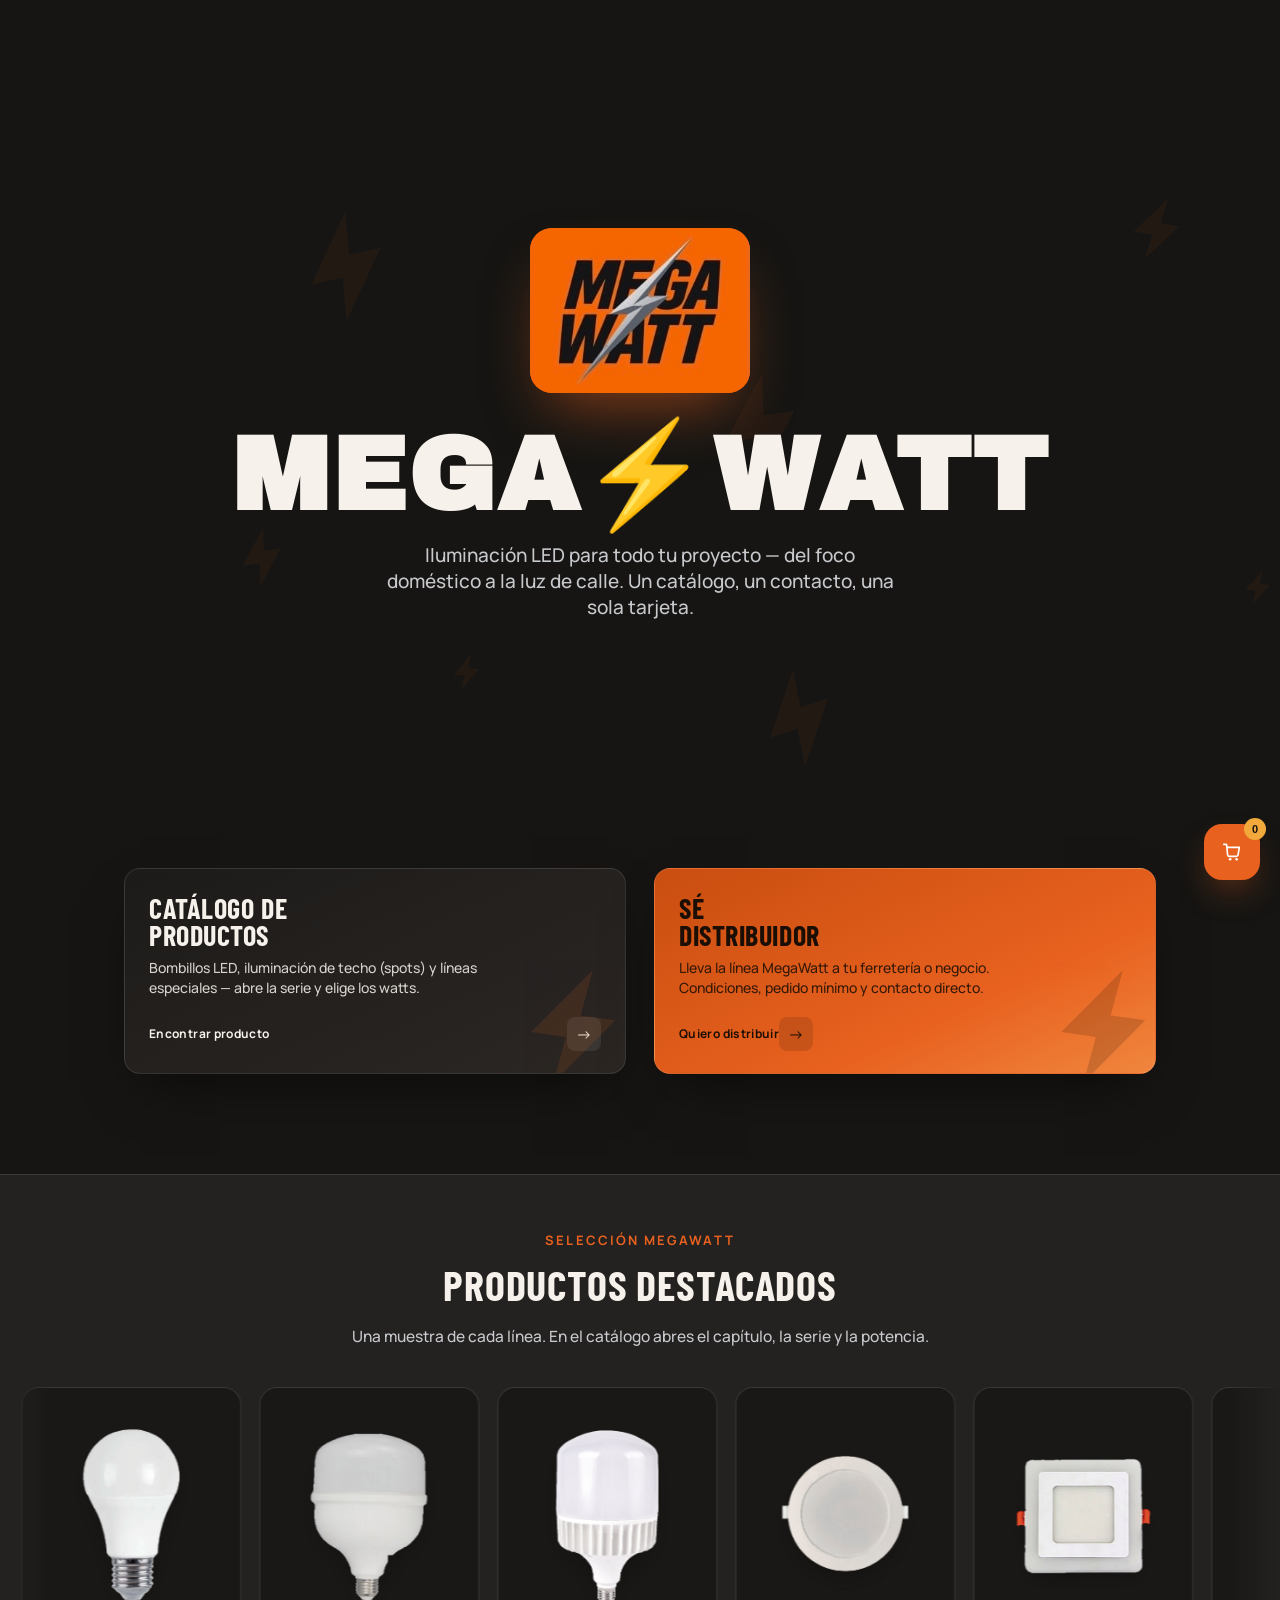
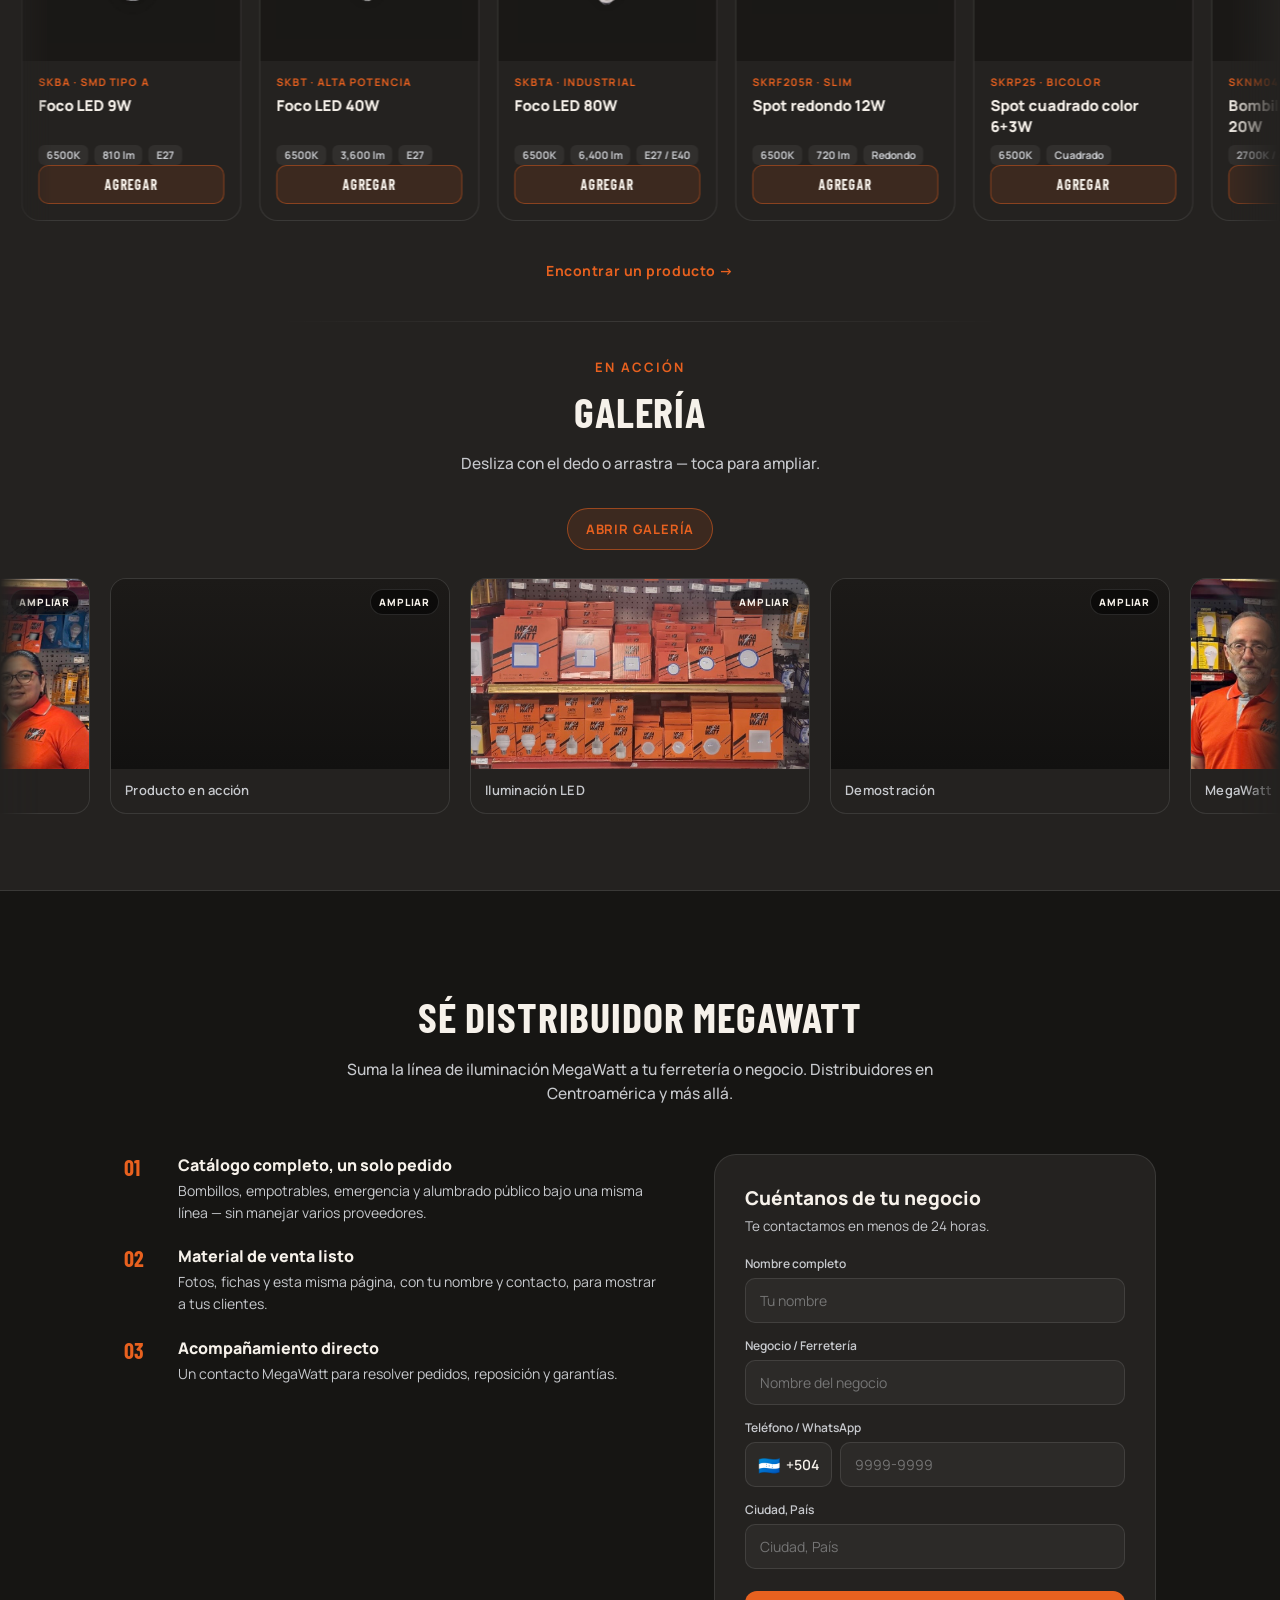
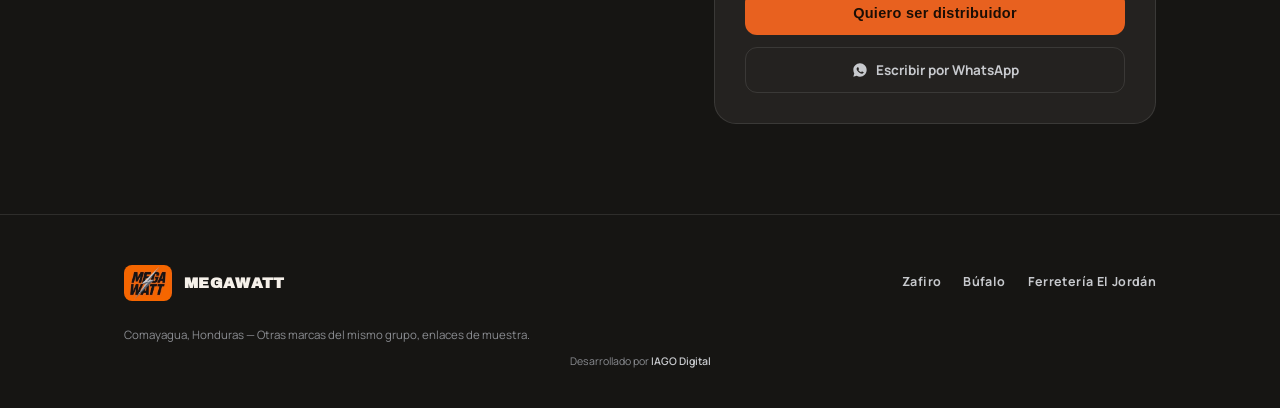
==== commit 683ee482: "Replace catalog dropdowns with PDF-style nested cards. Three chapter cards — Bombillos LED, Iluminac" ====
--- a/index.html
+++ b/index.html
@@ -35,7 +35,7 @@
           <svg class="ghost-bolt" viewBox="0 0 24 24" fill="var(--orange)"><path d="M13 2L4 14h6l-1 8 9-12h-6l1-8z"/></svg>
           <div>
             <h3>Catálogo de<br>Productos</h3>
-            <p>Siete categorías del catálogo oficial. Abre el tipo de luminaria, elige los watts y ves el modelo.</p>
+            <p>Bombillos LED, iluminación de techo (spots) y líneas especiales — abre la serie y elige los watts.</p>
           </div>
           <div class="cta-row"><span>Encontrar producto</span><div class="arrow">→</div></div>
         </a>
@@ -56,7 +56,7 @@
       <div class="section-head reveal">
         <div class="eyebrow">Selección MegaWatt</div>
         <h2>Productos destacados</h2>
-        <p>Una muestra de cada línea. En el catálogo abres la categoría y eliges la potencia.</p>
+        <p>Una muestra de cada línea. En el catálogo abres el capítulo, la serie y la potencia.</p>
       </div>
     </div>
 
--- a/assets/css/shared.css
+++ b/assets/css/shared.css
@@ -421,116 +421,282 @@
   padding-bottom: 90px;
 }
 
-.filters.finder-bar {
+.catalog-tree {
   display: flex;
   flex-direction: column;
-  align-items: stretch;
-  gap: 14px;
+  gap: 16px;
+}
+
+.cat-card {
+  background: var(--charcoal-soft);
+  border: 1px solid var(--line);
+  border-radius: 20px;
+  overflow: hidden;
+  transition: border-color 0.2s ease;
+}
+
+.cat-card.is-open {
+  border-color: rgba(232, 97, 31, 0.55);
+}
+
+.cat-card-toggle {
+  width: 100%;
+  display: grid;
+  grid-template-columns: 88px 1fr auto;
+  gap: 16px;
+  align-items: center;
   padding: 16px;
-}
-
-.finder-families {
-  display: grid;
-  grid-template-columns: repeat(4, minmax(0, 1fr));
-  gap: 12px 14px;
-  width: 100%;
-}
-
-.finder-family .filter-dropdown,
-.finder-family .filter-dropdown-trigger {
-  width: 100%;
-  min-width: 0;
-}
-
-.finder-family.is-active .filter-dropdown-trigger {
-  border-color: var(--orange);
-  color: var(--paper);
-  background-color: rgba(232, 97, 31, 0.1);
-}
-
-.finder-family .filter-dropdown-panel {
-  width: 100%;
-  min-width: 100%;
-}
-
-.finder-family .filter-dropdown[data-layout="grid"] .filter-dropdown-panel {
-  width: 100%;
-}
-
-.finder-reset {
-  appearance: none;
   border: 0;
   background: transparent;
-  color: var(--steel-light);
-  font-family: inherit;
-  font-size: 12.5px;
-  font-weight: 700;
-  letter-spacing: 0.04em;
+  color: inherit;
+  font: inherit;
+  text-align: left;
   cursor: pointer;
-  padding: 4px 2px;
-  align-self: flex-end;
-}
-
-.finder-reset:hover {
+}
+
+.cat-card-thumb {
+  width: 88px;
+  height: 88px;
+  border-radius: 14px;
+  overflow: hidden;
+  background: #141312;
+  border: 1px solid var(--line);
+}
+
+.cat-card-thumb img {
+  width: 100%;
+  height: 100%;
+  object-fit: contain;
+  padding: 8px;
+  display: block;
+}
+
+.cat-card-copy {
+  display: flex;
+  flex-direction: column;
+  gap: 4px;
+  min-width: 0;
+}
+
+.cat-card-copy .eyebrow {
   color: var(--orange);
-}
-
-.finder-stage {
-  min-height: 420px;
-}
-
-.finder-empty {
-  text-align: center;
-  max-width: 560px;
-  margin: 28px auto 0;
-  padding: 48px 20px;
-  border: 1px dashed var(--line);
-  border-radius: 20px;
-  background: rgba(255, 255, 255, 0.02);
-}
-
-.finder-empty-kicker {
-  color: var(--orange);
-  font-size: 12px;
+  font-size: 11px;
   letter-spacing: 0.14em;
   font-weight: 800;
   text-transform: uppercase;
 }
 
-.finder-empty h3,
-.finder-copy h3 {
-  font-size: clamp(24px, 3.6vw, 36px);
-  margin: 8px 0 10px;
+.cat-card-title {
+  font-family: 'Barlow Condensed', sans-serif;
+  font-size: clamp(22px, 3vw, 30px);
+  font-weight: 700;
+  letter-spacing: 0.02em;
+  text-transform: uppercase;
   color: var(--paper);
 }
 
-.finder-empty p,
-.finder-copy p {
-  margin: 0;
-  color: var(--steel-light);
-  font-size: 15px;
+.cat-note {
+  color: var(--steel-light);
+  font-size: 0.72em;
+  letter-spacing: 0.04em;
+  text-transform: none;
+  font-family: 'Manrope', sans-serif;
+  font-weight: 600;
+}
+
+.cat-card-intro {
+  color: var(--steel-light);
+  font-size: 13.5px;
   font-weight: 500;
-  line-height: 1.55;
-}
-
-.finder-result {
+  line-height: 1.45;
+}
+
+.cat-card-chevron {
+  width: 36px;
+  height: 36px;
+  border-radius: 999px;
+  border: 1px solid var(--line);
   display: grid;
-  grid-template-columns: minmax(240px, 0.9fr) 1.1fr;
-  gap: 28px;
-  align-items: center;
-  background: var(--charcoal-soft);
-  border: 1px solid var(--line);
-  border-radius: 22px;
-  padding: 22px;
-}
-
-.finder-result.is-pending .finder-photo {
-  opacity: 0.55;
+  place-items: center;
+  color: var(--orange);
+  font-size: 22px;
+  font-weight: 600;
+  line-height: 1;
+}
+
+.cat-card-body {
+  padding: 0 16px 18px;
+  border-top: 1px solid var(--line);
+}
+
+.shape-toggle {
+  display: flex;
+  align-items: center;
+  justify-content: space-between;
+  gap: 12px;
+  padding: 14px 0 6px;
+}
+
+.shape-toggle-label {
+  font-size: 11px;
+  letter-spacing: 0.14em;
+  text-transform: uppercase;
+  color: var(--steel);
+  font-weight: 800;
+}
+
+.shape-toggle-track {
+  display: grid;
+  grid-template-columns: 1fr 1fr;
+  background: rgba(255, 255, 255, 0.04);
+  border: 1px solid var(--line);
+  border-radius: 999px;
+  padding: 3px;
+  min-width: 220px;
+}
+
+.shape-toggle-btn {
+  border: 0;
+  background: transparent;
+  color: var(--steel-light);
+  font-family: inherit;
+  font-size: 13px;
+  font-weight: 700;
+  padding: 8px 14px;
+  border-radius: 999px;
+  cursor: pointer;
+}
+
+.shape-toggle-btn.is-selected {
+  background: var(--orange);
+  color: #fff;
+}
+
+.series-grid {
+  display: grid;
+  gap: 12px;
+  margin: 12px 0 4px;
+}
+
+.series-grid--3 {
+  grid-template-columns: repeat(3, minmax(0, 1fr));
+}
+
+.series-grid--2 {
+  grid-template-columns: repeat(2, minmax(0, 1fr));
+}
+
+.series-card {
+  display: grid;
+  grid-template-columns: 64px 1fr;
+  gap: 12px;
+  align-items: center;
+  padding: 12px;
+  border-radius: 16px;
+  border: 1px solid var(--line);
+  background: rgba(255, 255, 255, 0.03);
+  color: inherit;
+  font: inherit;
+  text-align: left;
+  cursor: pointer;
+  transition: border-color 0.2s ease, transform 0.2s ease;
+}
+
+.series-card:hover,
+.series-card.is-selected {
+  border-color: rgba(232, 97, 31, 0.6);
+  transform: translateY(-2px);
+}
+
+.series-card.is-selected {
+  background: rgba(232, 97, 31, 0.1);
+}
+
+.series-card-thumb {
+  width: 64px;
+  height: 64px;
+  border-radius: 12px;
+  overflow: hidden;
+  background: #141312;
+}
+
+.series-card-thumb img {
+  width: 100%;
+  height: 100%;
+  object-fit: contain;
+  padding: 6px;
+  display: block;
+}
+
+.series-card-copy {
+  display: flex;
+  flex-direction: column;
+  gap: 4px;
+  min-width: 0;
+}
+
+.series-card-title {
+  font-family: 'Barlow Condensed', sans-serif;
+  font-size: 16px;
+  font-weight: 700;
+  letter-spacing: 0.02em;
+  text-transform: uppercase;
+  color: var(--paper);
+}
+
+.series-detail {
+  display: grid;
+  grid-template-columns: minmax(200px, 0.85fr) 1.15fr;
+  gap: 22px;
+  align-items: center;
+  margin-top: 14px;
+  padding: 16px;
+  border-radius: 18px;
+  background: #141312;
+  border: 1px solid var(--line);
+}
+
+.watt-block {
+  margin: 16px 0 4px;
+}
+
+.watt-label {
+  font-size: 11px;
+  letter-spacing: 0.14em;
+  text-transform: uppercase;
+  color: var(--steel);
+  font-weight: 800;
+  margin-bottom: 8px;
+}
+
+.watt-pills {
+  display: flex;
+  flex-wrap: wrap;
+  gap: 8px;
+}
+
+.watt-pill {
+  border: 1px solid var(--line);
+  background: rgba(255, 255, 255, 0.04);
+  color: var(--paper);
+  font-family: inherit;
+  font-size: 13px;
+  font-weight: 800;
+  padding: 8px 12px;
+  border-radius: 999px;
+  cursor: pointer;
+}
+
+.watt-pill.is-selected,
+.watt-pill:hover {
+  border-color: var(--orange);
+  background: rgba(232, 97, 31, 0.16);
+  color: #fff;
 }
 
 .finder-photo {
   aspect-ratio: 1 / 1;
-  background: #141312;
+  background: #101010;
   border-radius: 16px;
   overflow: hidden;
   display: flex;
@@ -551,6 +717,20 @@
   margin-bottom: 2px;
 }
 
+.finder-copy h3 {
+  font-size: clamp(22px, 3.2vw, 32px);
+  margin: 6px 0 8px;
+  color: var(--paper);
+}
+
+.finder-copy p {
+  margin: 0;
+  color: var(--steel-light);
+  font-size: 14.5px;
+  font-weight: 500;
+  line-height: 1.55;
+}
+
 .finder-hint {
   margin-top: 14px !important;
   color: var(--amber) !important;
@@ -590,34 +770,43 @@
   max-width: 280px;
 }
 
-@media (max-width: 980px) {
-  .finder-families {
-    grid-template-columns: repeat(3, minmax(0, 1fr));
+@media (max-width: 860px) {
+  .series-grid--3,
+  .series-grid--2 {
+    grid-template-columns: 1fr;
   }
-}
-
-@media (max-width: 760px) {
-  .finder-families {
-    grid-template-columns: repeat(2, minmax(0, 1fr));
+
+  .series-detail {
+    grid-template-columns: 1fr;
   }
 
-  .finder-result {
-    grid-template-columns: 1fr;
-    padding: 16px;
-    gap: 16px;
+  .cat-card-toggle {
+    grid-template-columns: 68px 1fr auto;
+    gap: 12px;
+    padding: 14px;
+  }
+
+  .cat-card-thumb {
+    width: 68px;
+    height: 68px;
+  }
+
+  .cat-card-intro {
+    display: none;
+  }
+
+  .shape-toggle {
+    flex-direction: column;
+    align-items: flex-start;
+  }
+
+  .shape-toggle-track {
+    width: 100%;
+    min-width: 0;
   }
 
   .finder-photo {
     aspect-ratio: 4 / 5;
-  }
-
-  .finder-reset {
-    align-self: flex-start;
-  }
-
-  .filter-dropdown-trigger {
-    min-width: 0;
-    width: 100%;
   }
 }
 
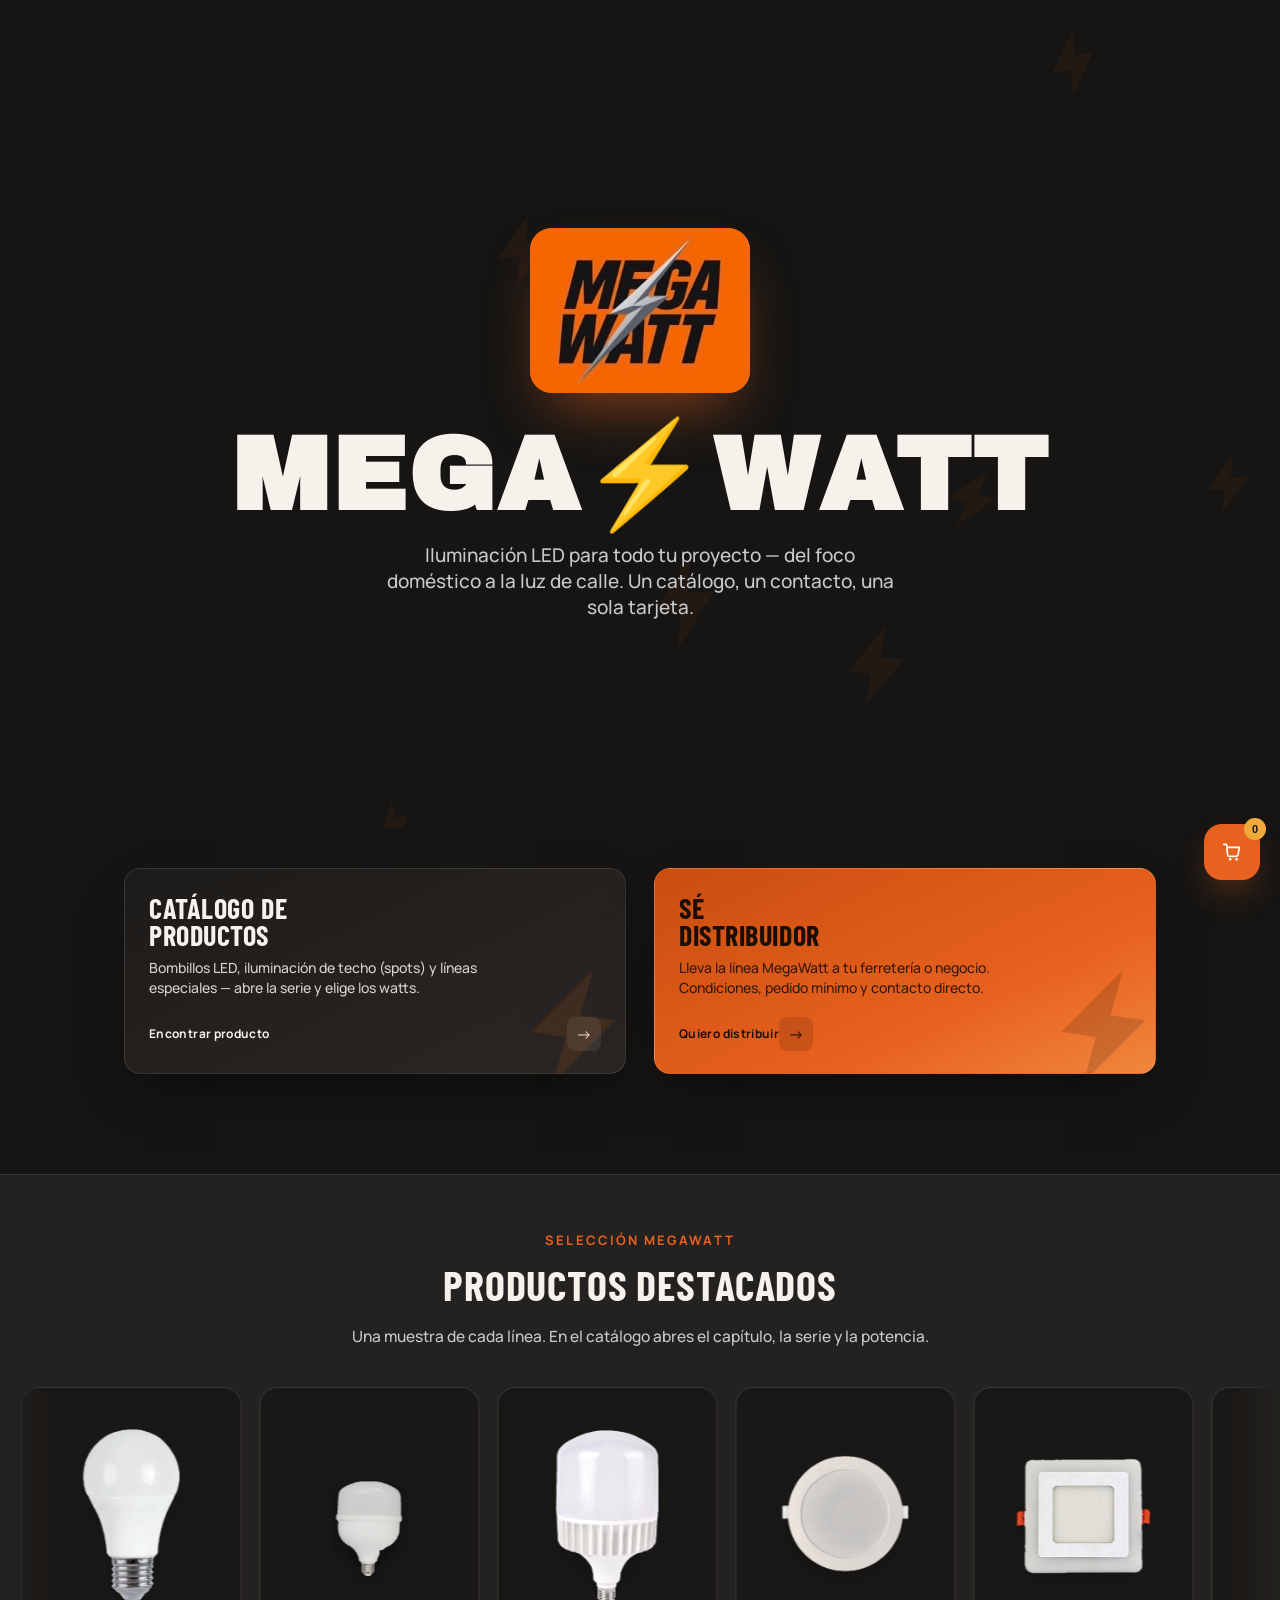
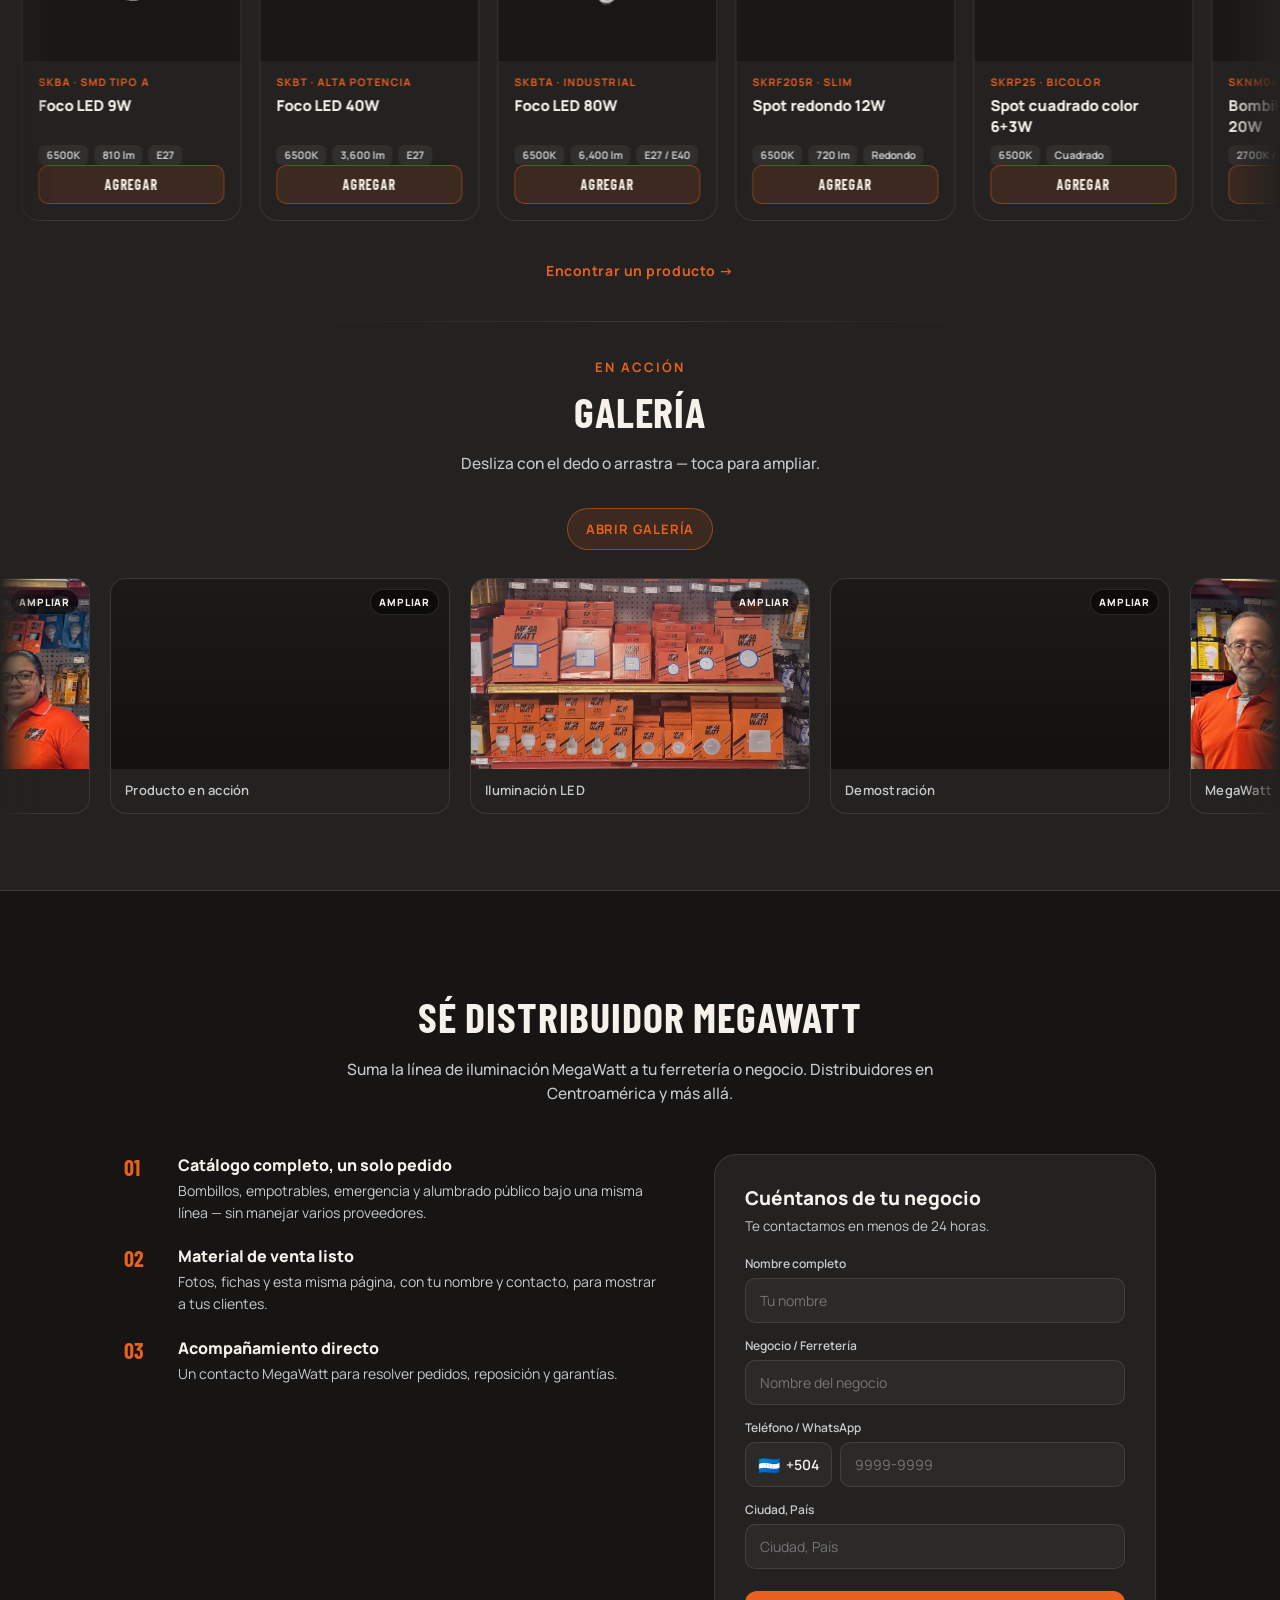
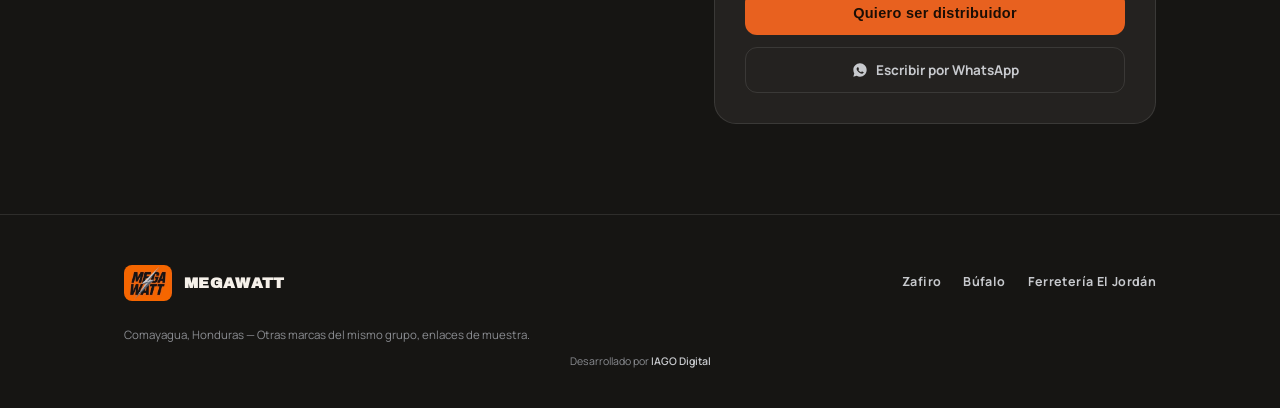
==== commit 4166c148: "Point Alta Potencia at a new full-frame studio file so caches miss. The previous JPEG kept the same " ====
--- a/index.html
+++ b/index.html
@@ -178,7 +178,7 @@
   <script src="assets/js/whatsapp.js"></script>
   <script src="assets/js/country-codes.js"></script>
   <script src="assets/js/contact.js"></script>
-  <script src="assets/js/products.js"></script>
+  <script src="assets/js/products.js?v=alta-full"></script>
   <script src="assets/js/cart.js"></script>
   <script src="assets/js/gallery.js"></script>
   <script src="assets/js/landing.js"></script>
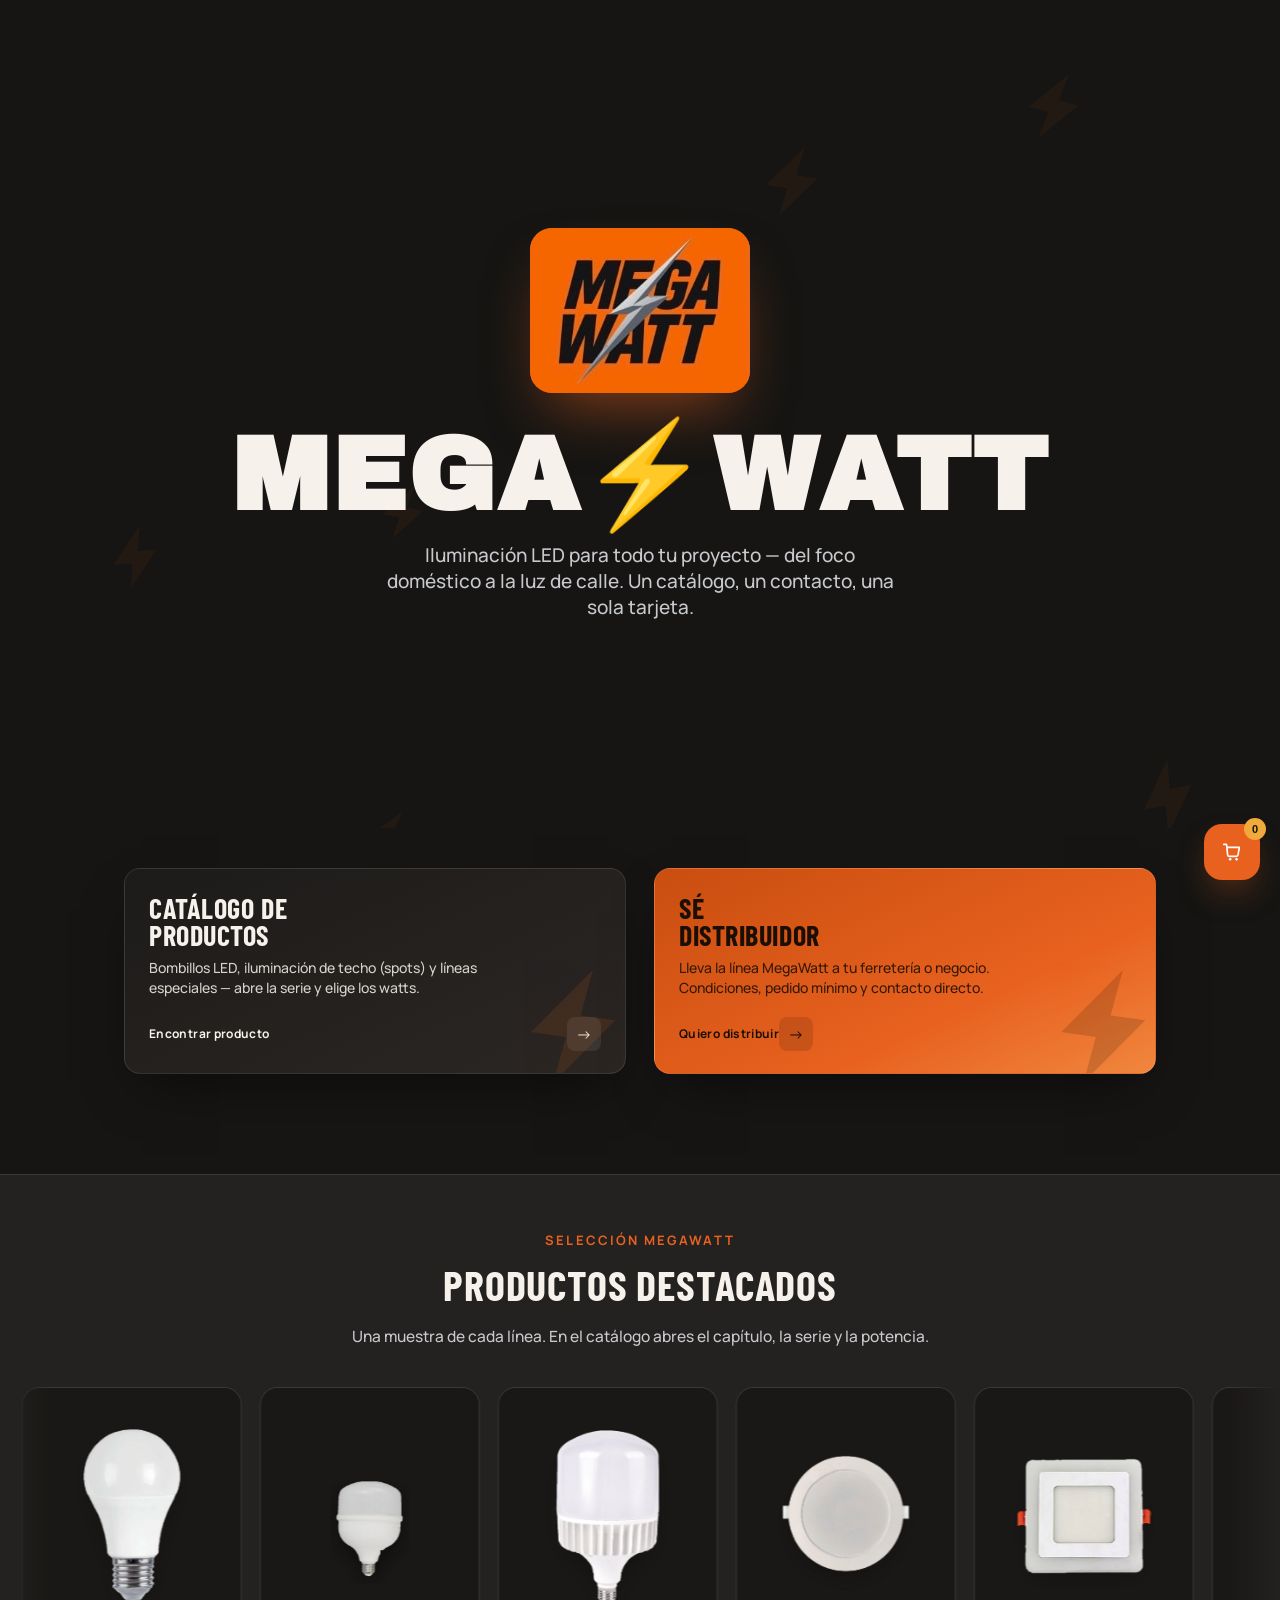
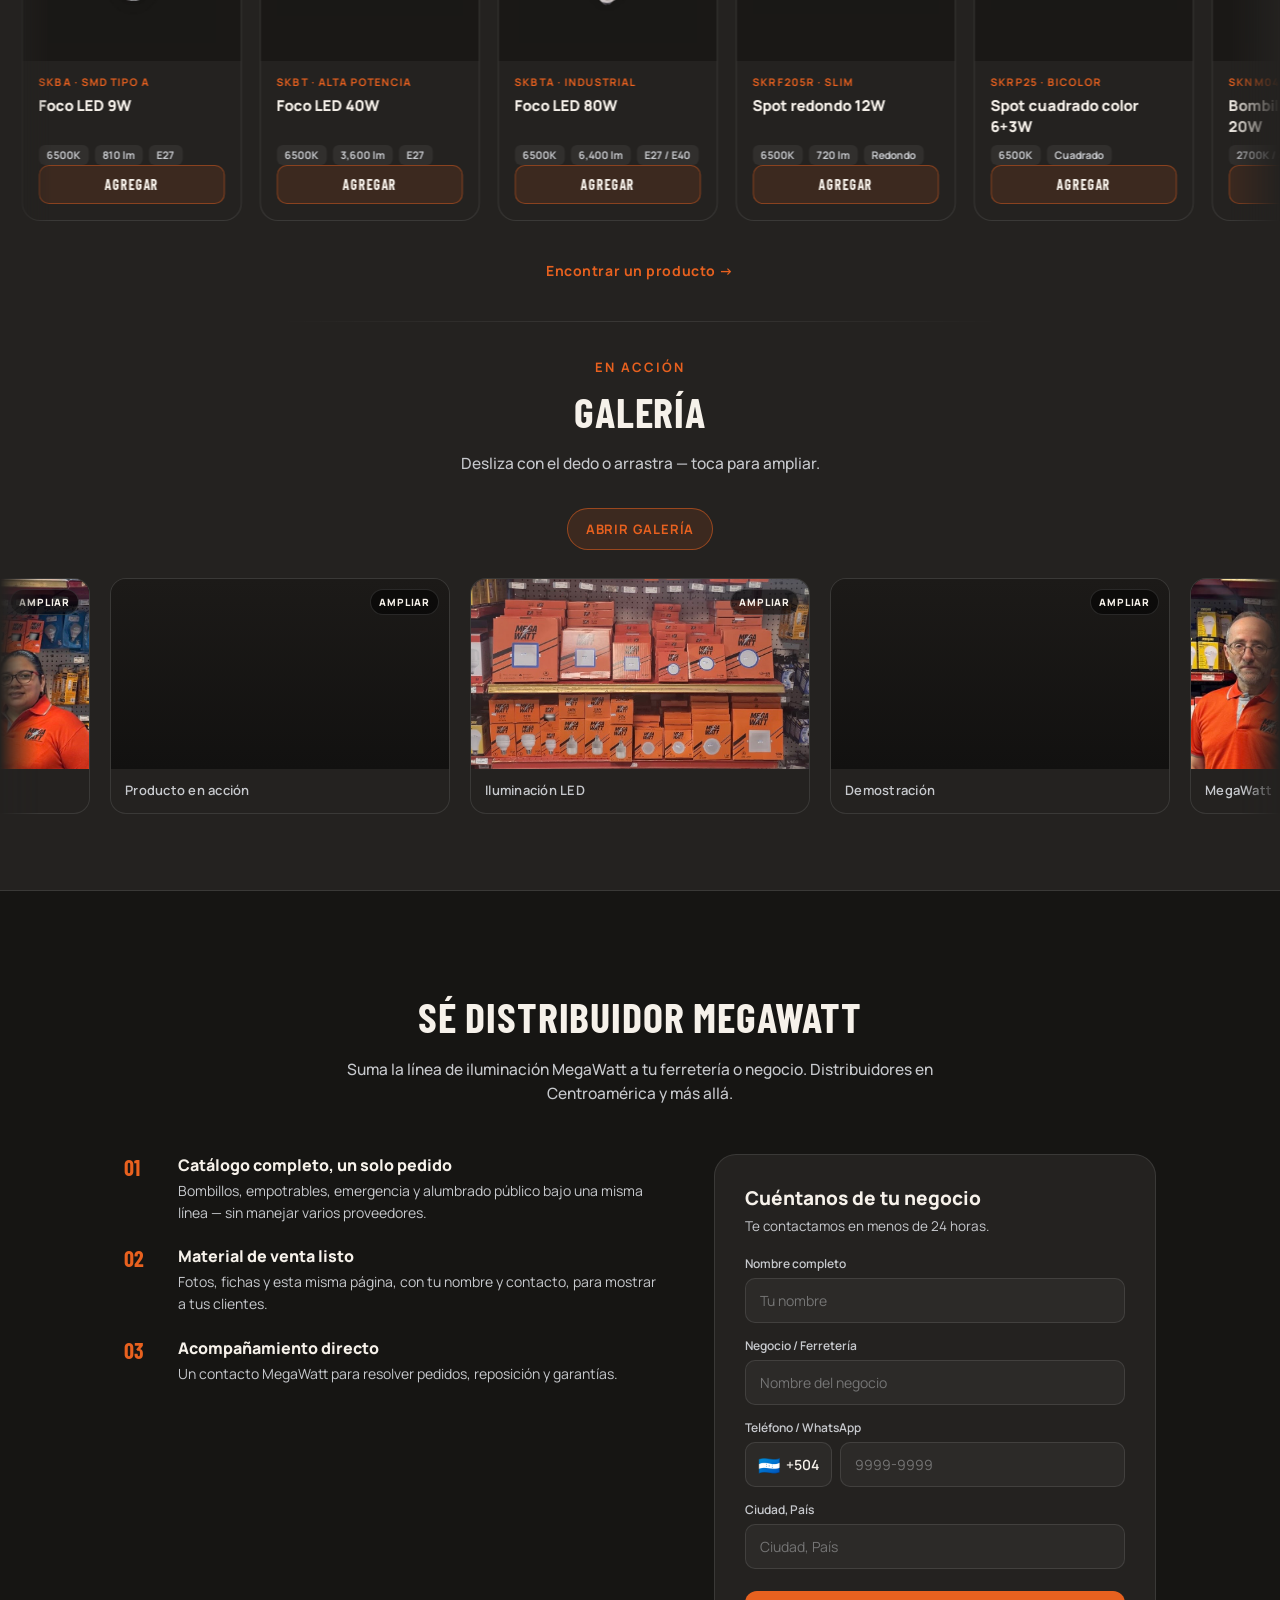
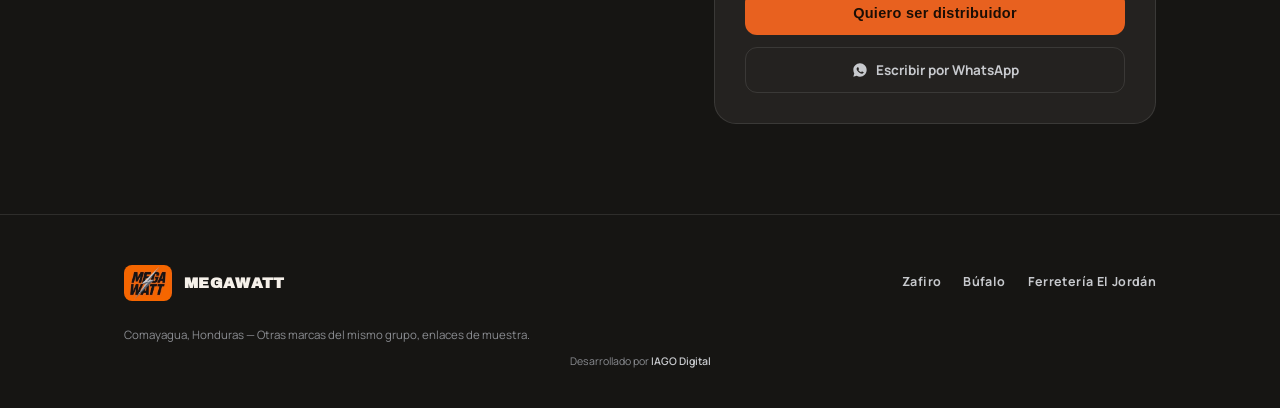
==== commit 012d13fd: "Keep the Alta Potencia bulb inside the catalog photo frame. Pad the photo container instead of stret" ====
--- a/index.html
+++ b/index.html
@@ -15,7 +15,7 @@
   <meta property="og:locale" content="es_HN">
   <link rel="preconnect" href="https://fonts.gstatic.com" crossorigin>
   <link href="https://fonts.googleapis.com/css2?family=Archivo+Black&family=Barlow+Condensed:wght@500;600;700&family=Manrope:wght@400;500;600;700;800&display=swap" rel="stylesheet">
-  <link rel="stylesheet" href="assets/css/shared.css">
+  <link rel="stylesheet" href="assets/css/shared.css?v=alta-full">
 </head>
 <body>
 
--- a/assets/css/shared.css
+++ b/assets/css/shared.css
@@ -618,13 +618,19 @@
   border-radius: 12px;
   overflow: hidden;
   background: #141312;
+  display: flex;
+  align-items: center;
+  justify-content: center;
+  padding: 8px;
 }
 
 .series-card-thumb img {
-  width: 100%;
-  height: 100%;
+  width: auto;
+  height: auto;
+  max-width: 100%;
+  max-height: 100%;
   object-fit: contain;
-  padding: 6px;
+  object-position: center;
   display: block;
 }
 
@@ -702,14 +708,17 @@
   display: flex;
   align-items: center;
   justify-content: center;
+  padding: 12%;
 }
 
 .finder-photo img,
 .finder-photo video {
-  width: 100%;
-  height: 100%;
+  width: auto;
+  height: auto;
+  max-width: 100%;
+  max-height: 100%;
   object-fit: contain;
-  padding: 8%;
+  object-position: center;
   display: block;
 }
 
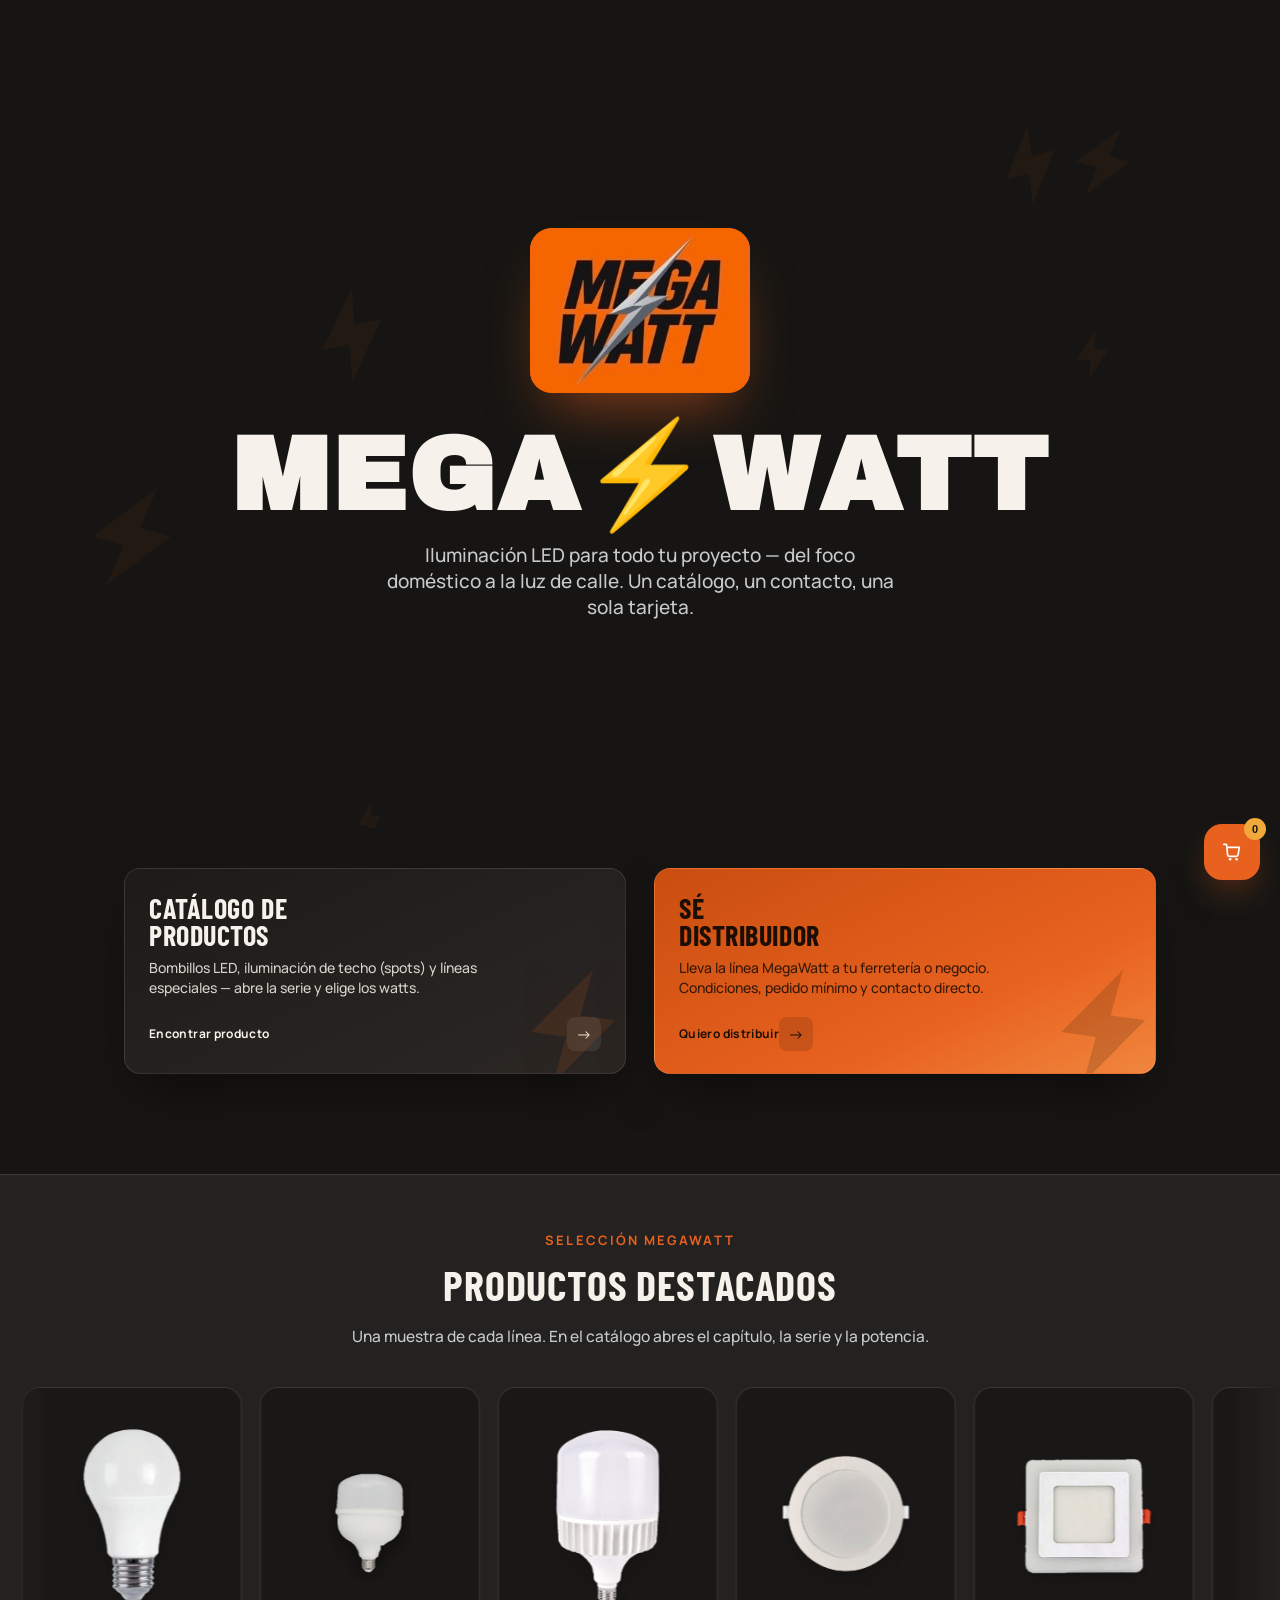
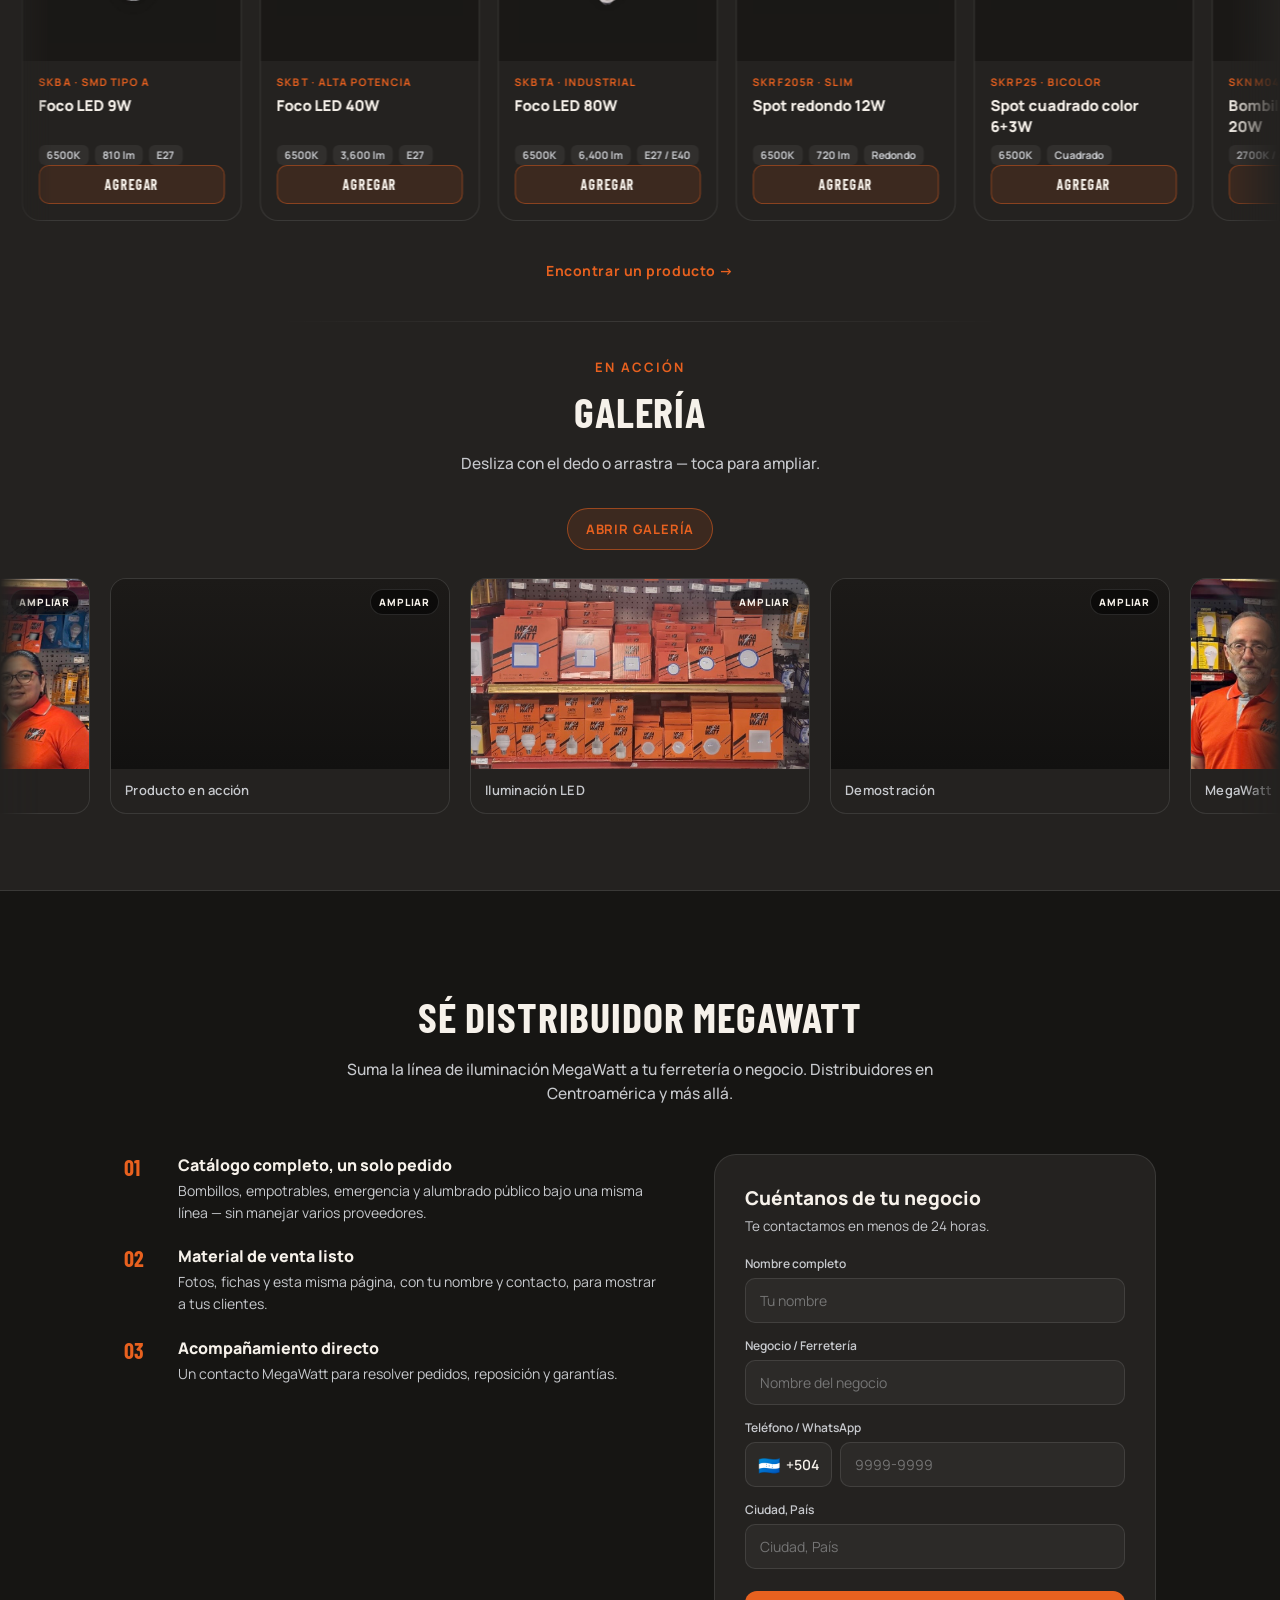
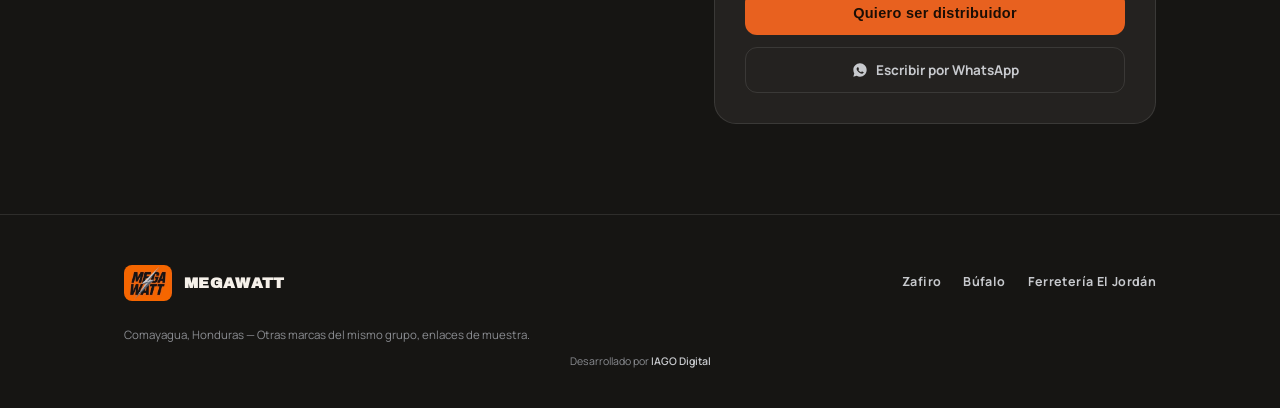
==== commit 643b7592: "Give Alta Potencia a new SKBT filename and more space around the bulb. Frozen Vercel snapshot URLs k" ====
--- a/index.html
+++ b/index.html
@@ -15,7 +15,7 @@
   <meta property="og:locale" content="es_HN">
   <link rel="preconnect" href="https://fonts.gstatic.com" crossorigin>
   <link href="https://fonts.googleapis.com/css2?family=Archivo+Black&family=Barlow+Condensed:wght@500;600;700&family=Manrope:wght@400;500;600;700;800&display=swap" rel="stylesheet">
-  <link rel="stylesheet" href="assets/css/shared.css?v=alta-full">
+  <link rel="stylesheet" href="assets/css/shared.css?v=skbt-frame">
 </head>
 <body>
 
@@ -178,7 +178,7 @@
   <script src="assets/js/whatsapp.js"></script>
   <script src="assets/js/country-codes.js"></script>
   <script src="assets/js/contact.js"></script>
-  <script src="assets/js/products.js?v=alta-full"></script>
+  <script src="assets/js/products.js?v=skbt-frame"></script>
   <script src="assets/js/cart.js"></script>
   <script src="assets/js/gallery.js"></script>
   <script src="assets/js/landing.js"></script>
--- a/assets/css/shared.css
+++ b/assets/css/shared.css
@@ -708,7 +708,7 @@
   display: flex;
   align-items: center;
   justify-content: center;
-  padding: 12%;
+  padding: 18%;
 }
 
 .finder-photo img,
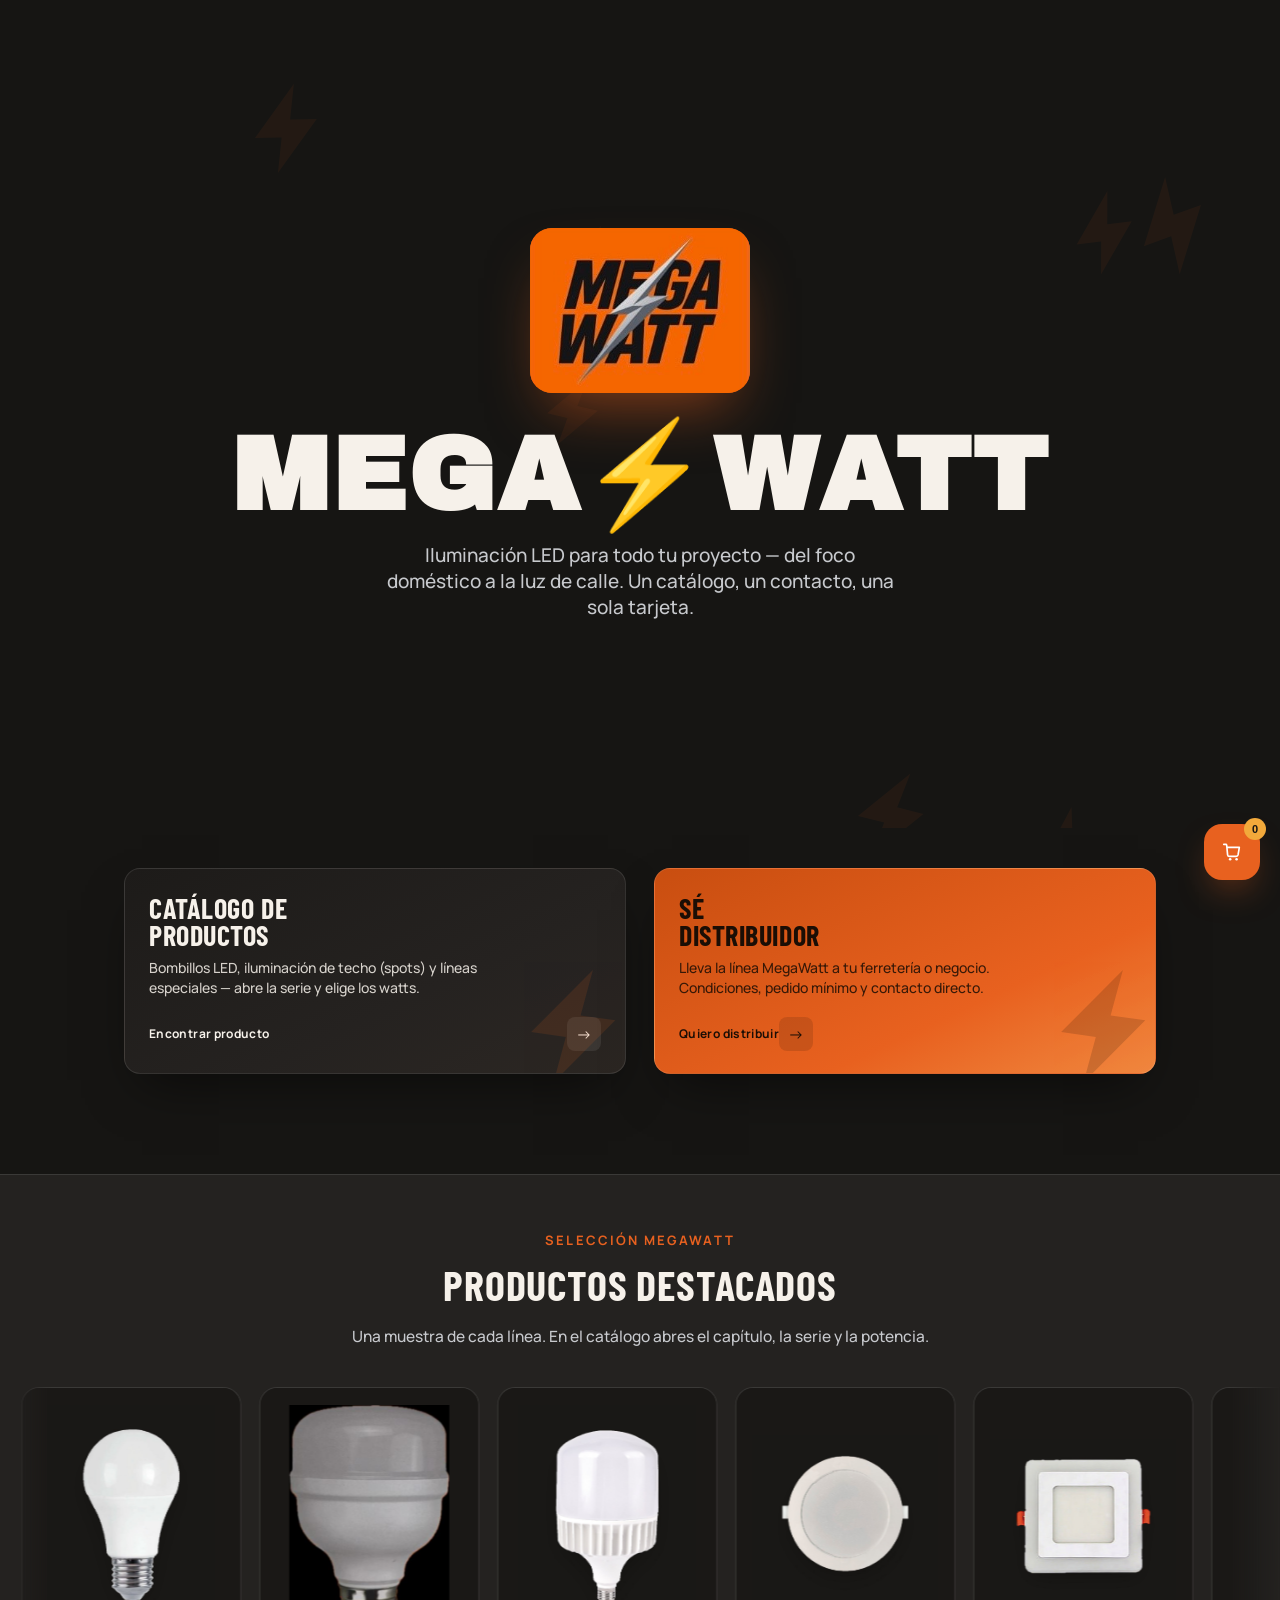
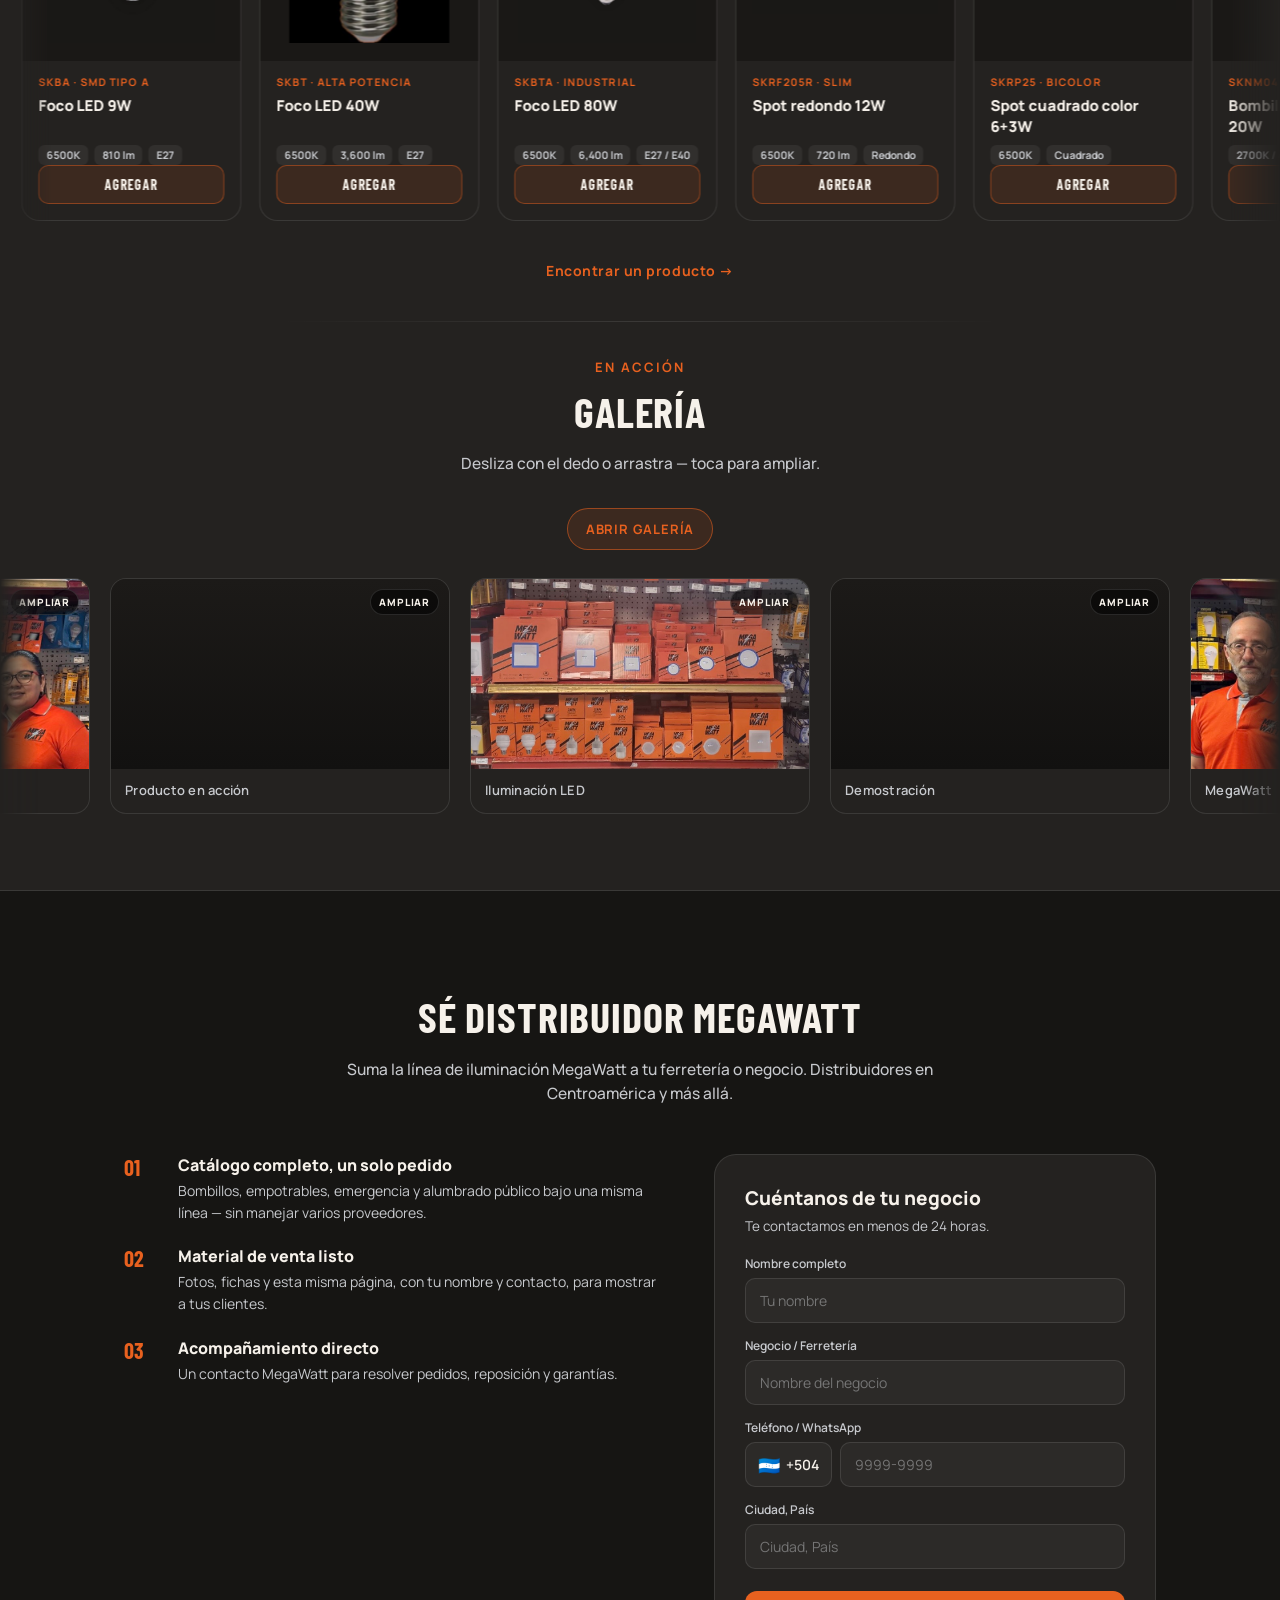
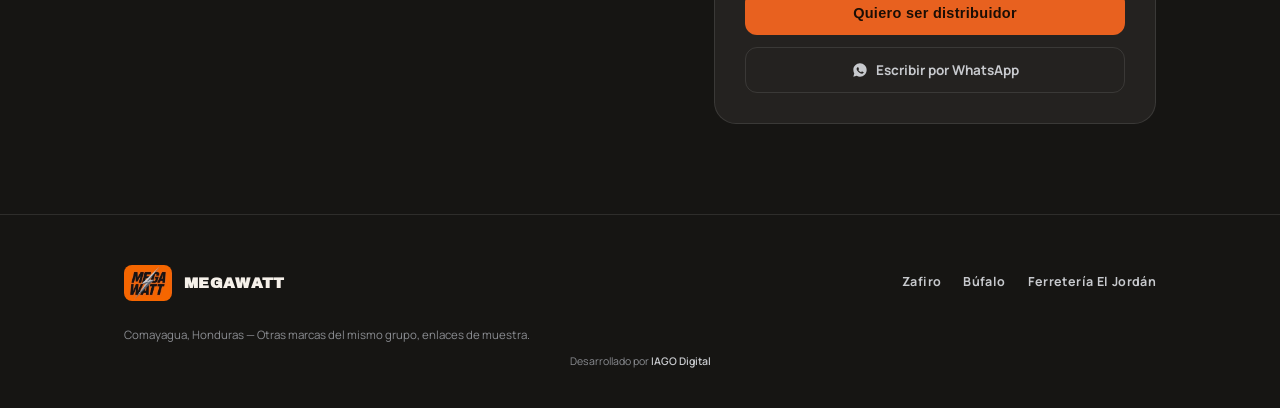
==== commit 69157eff: "Point Alta Potencia at the uploaded bombillo-led-alta-potencia.jpeg. The catalog still referenced th" ====
--- a/index.html
+++ b/index.html
@@ -178,7 +178,7 @@
   <script src="assets/js/whatsapp.js"></script>
   <script src="assets/js/country-codes.js"></script>
   <script src="assets/js/contact.js"></script>
-  <script src="assets/js/products.js?v=skbt-frame"></script>
+  <script src="assets/js/products.js?v=user-alta"></script>
   <script src="assets/js/cart.js"></script>
   <script src="assets/js/gallery.js"></script>
   <script src="assets/js/landing.js"></script>
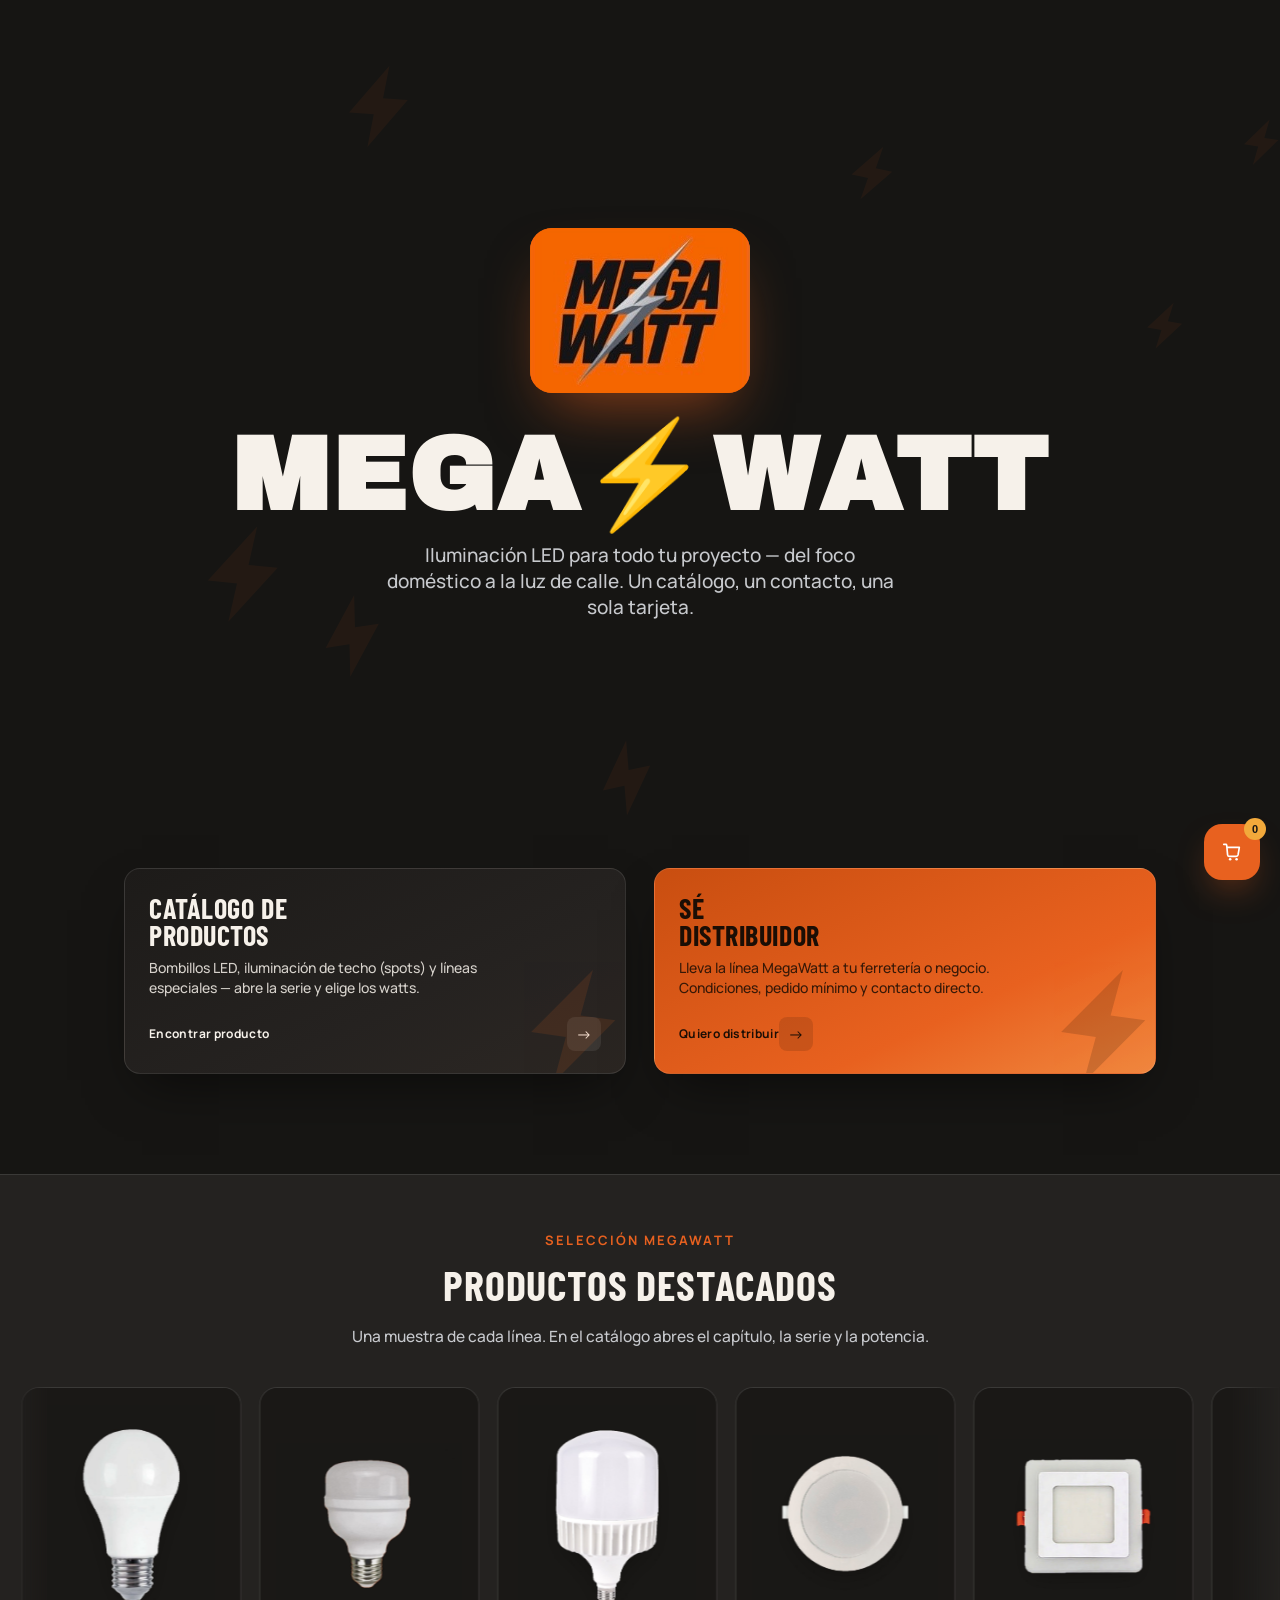
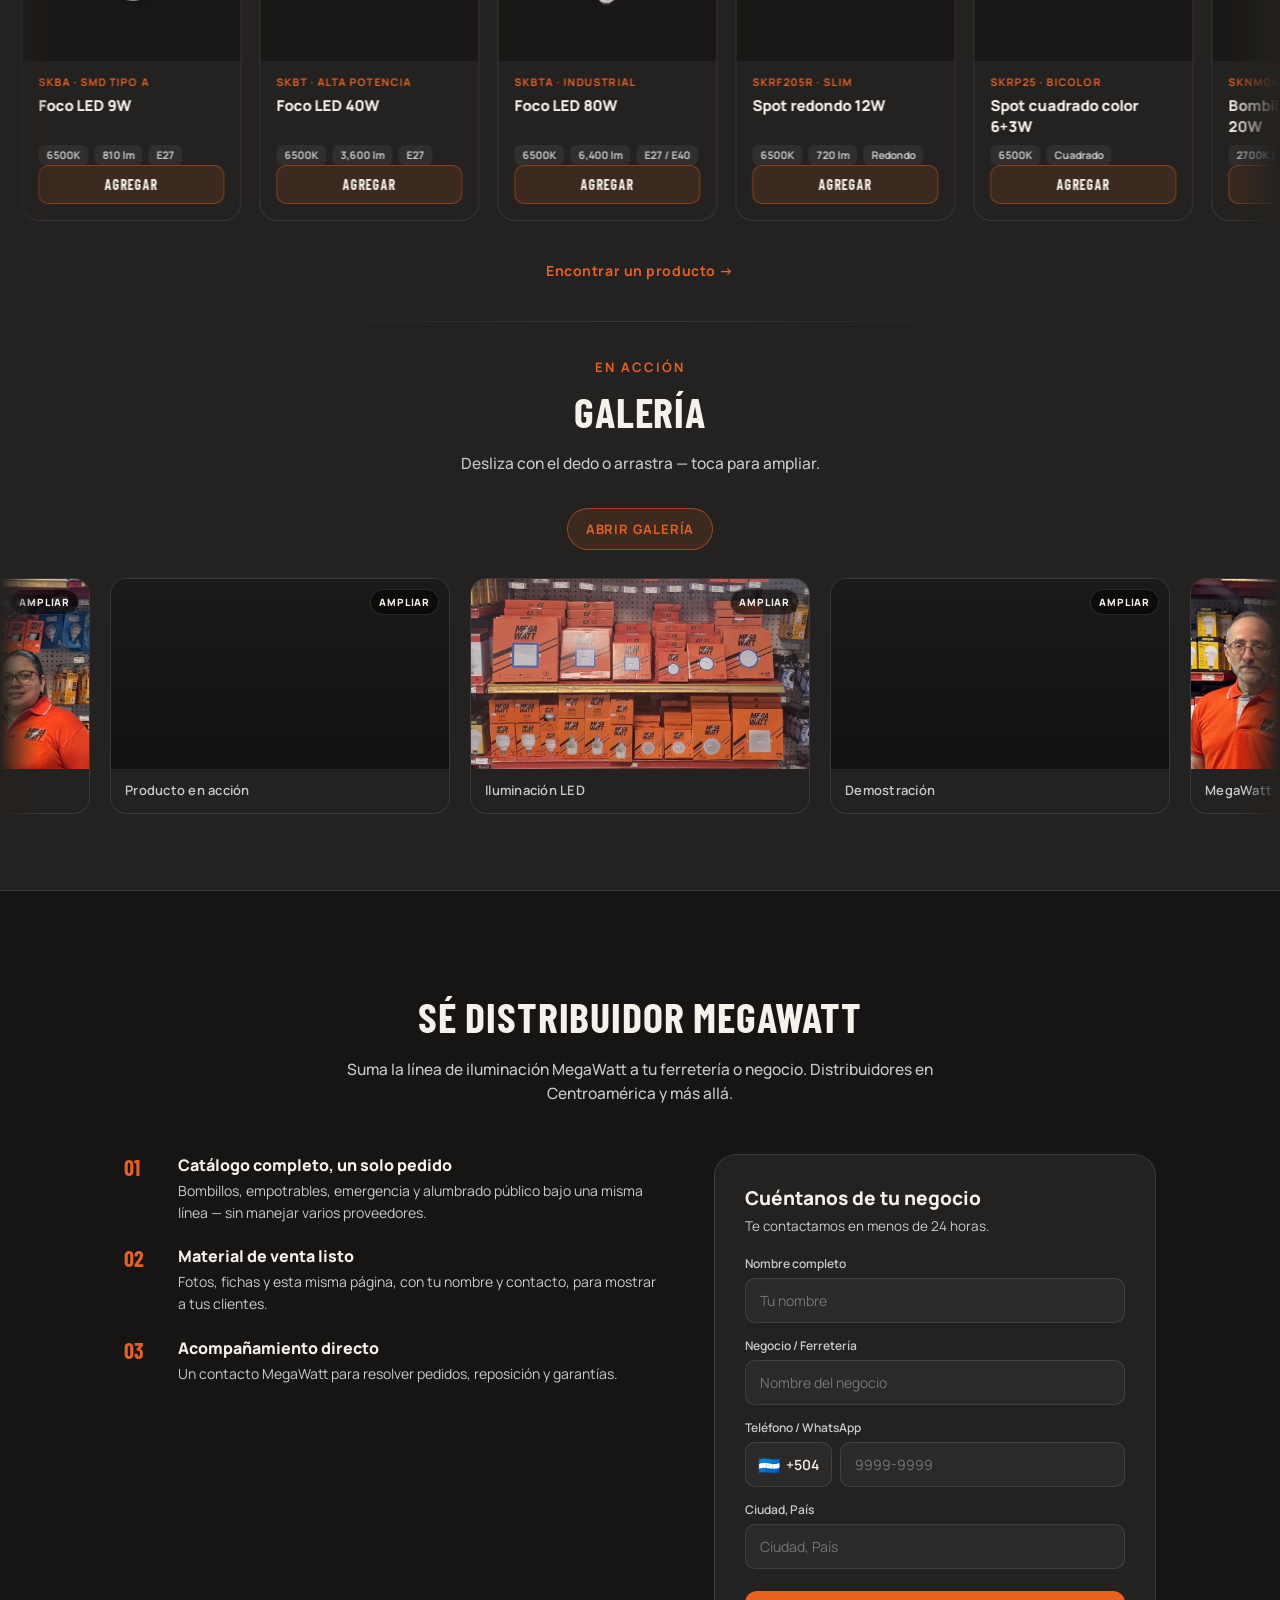
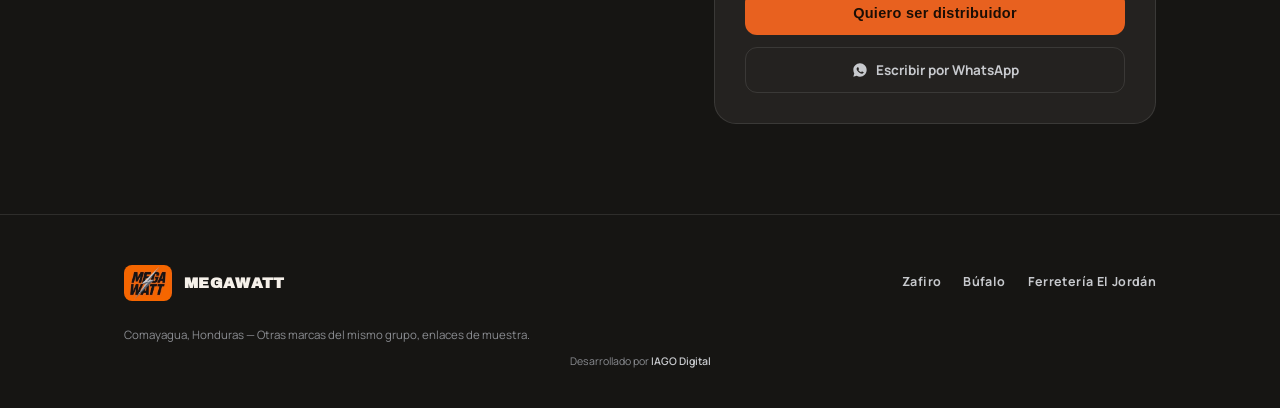
==== commit f0ee030e: "Match the Alta Potencia photo backdrop to the other catalog shots. The uploaded JPEG had a pure blac" ====
--- a/index.html
+++ b/index.html
@@ -178,7 +178,7 @@
   <script src="assets/js/whatsapp.js"></script>
   <script src="assets/js/country-codes.js"></script>
   <script src="assets/js/contact.js"></script>
-  <script src="assets/js/products.js?v=user-alta"></script>
+  <script src="assets/js/products.js?v=user-alta3"></script>
   <script src="assets/js/cart.js"></script>
   <script src="assets/js/gallery.js"></script>
   <script src="assets/js/landing.js"></script>
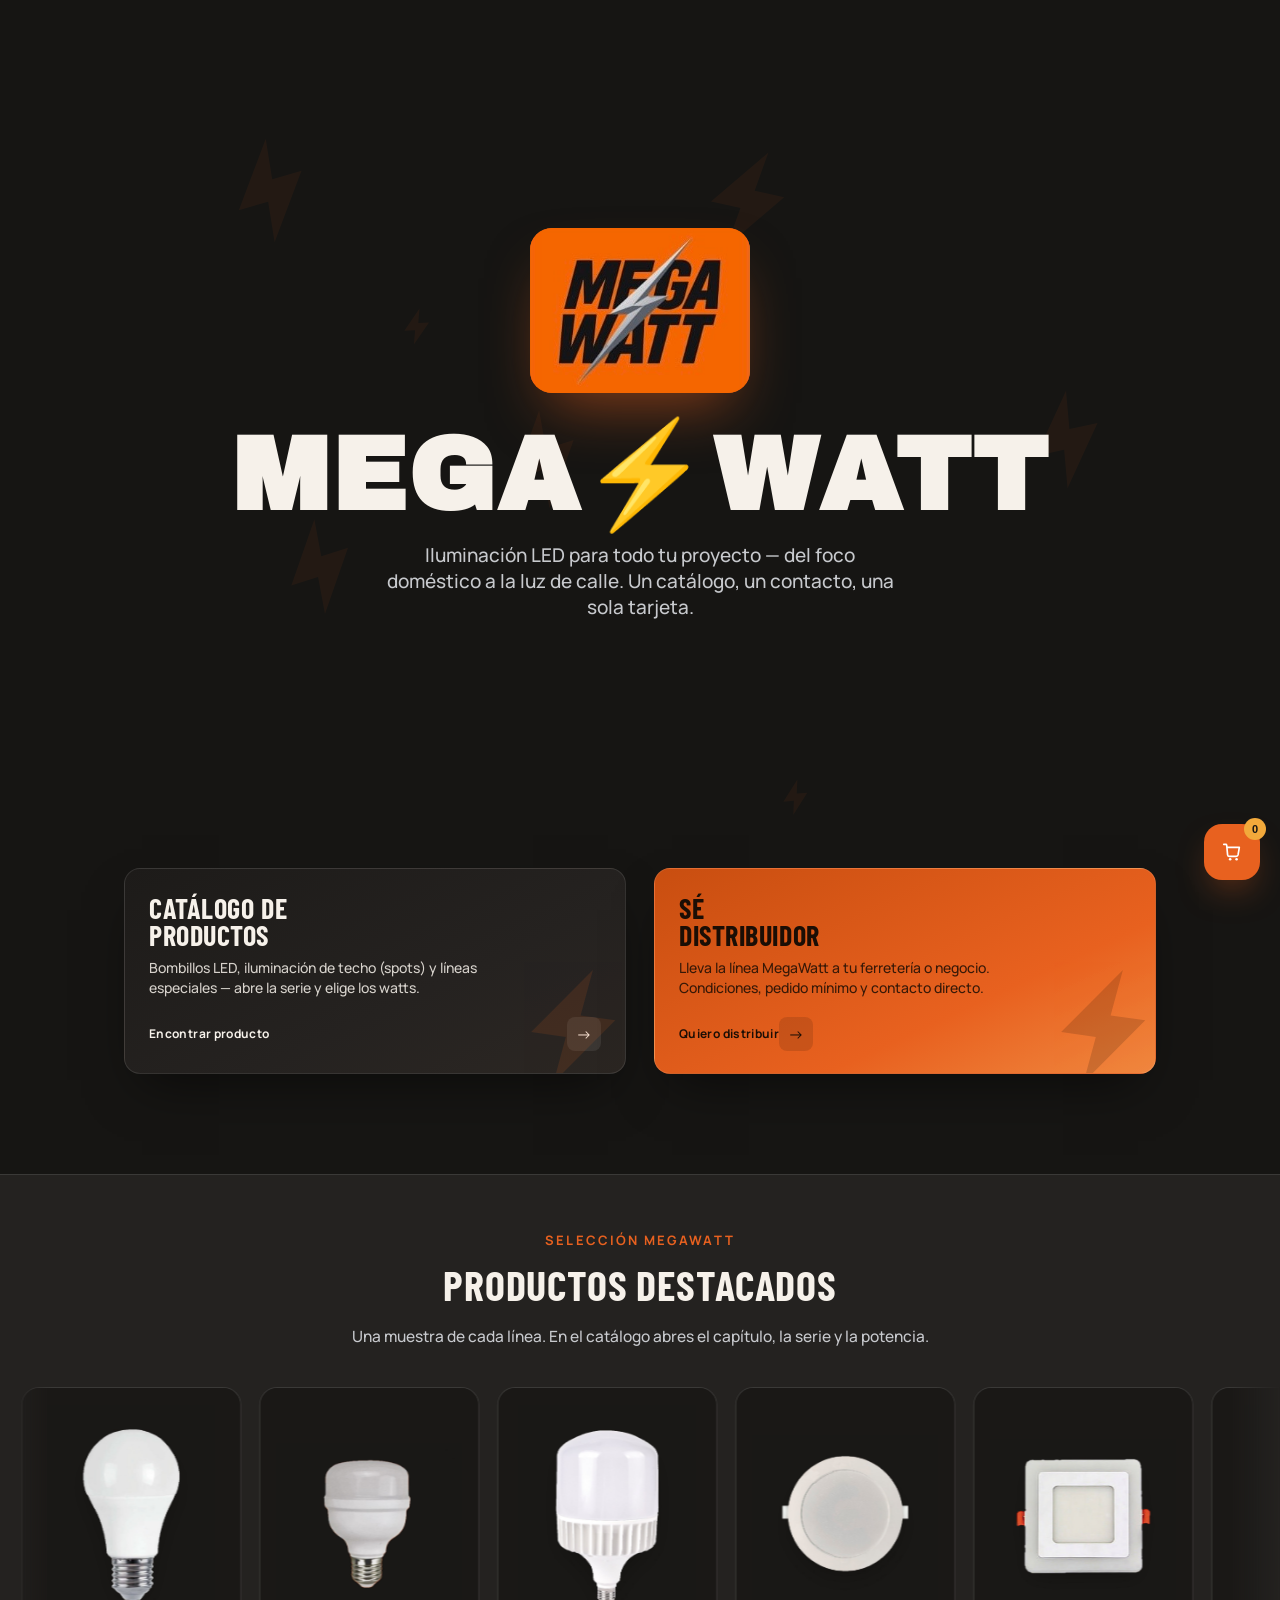
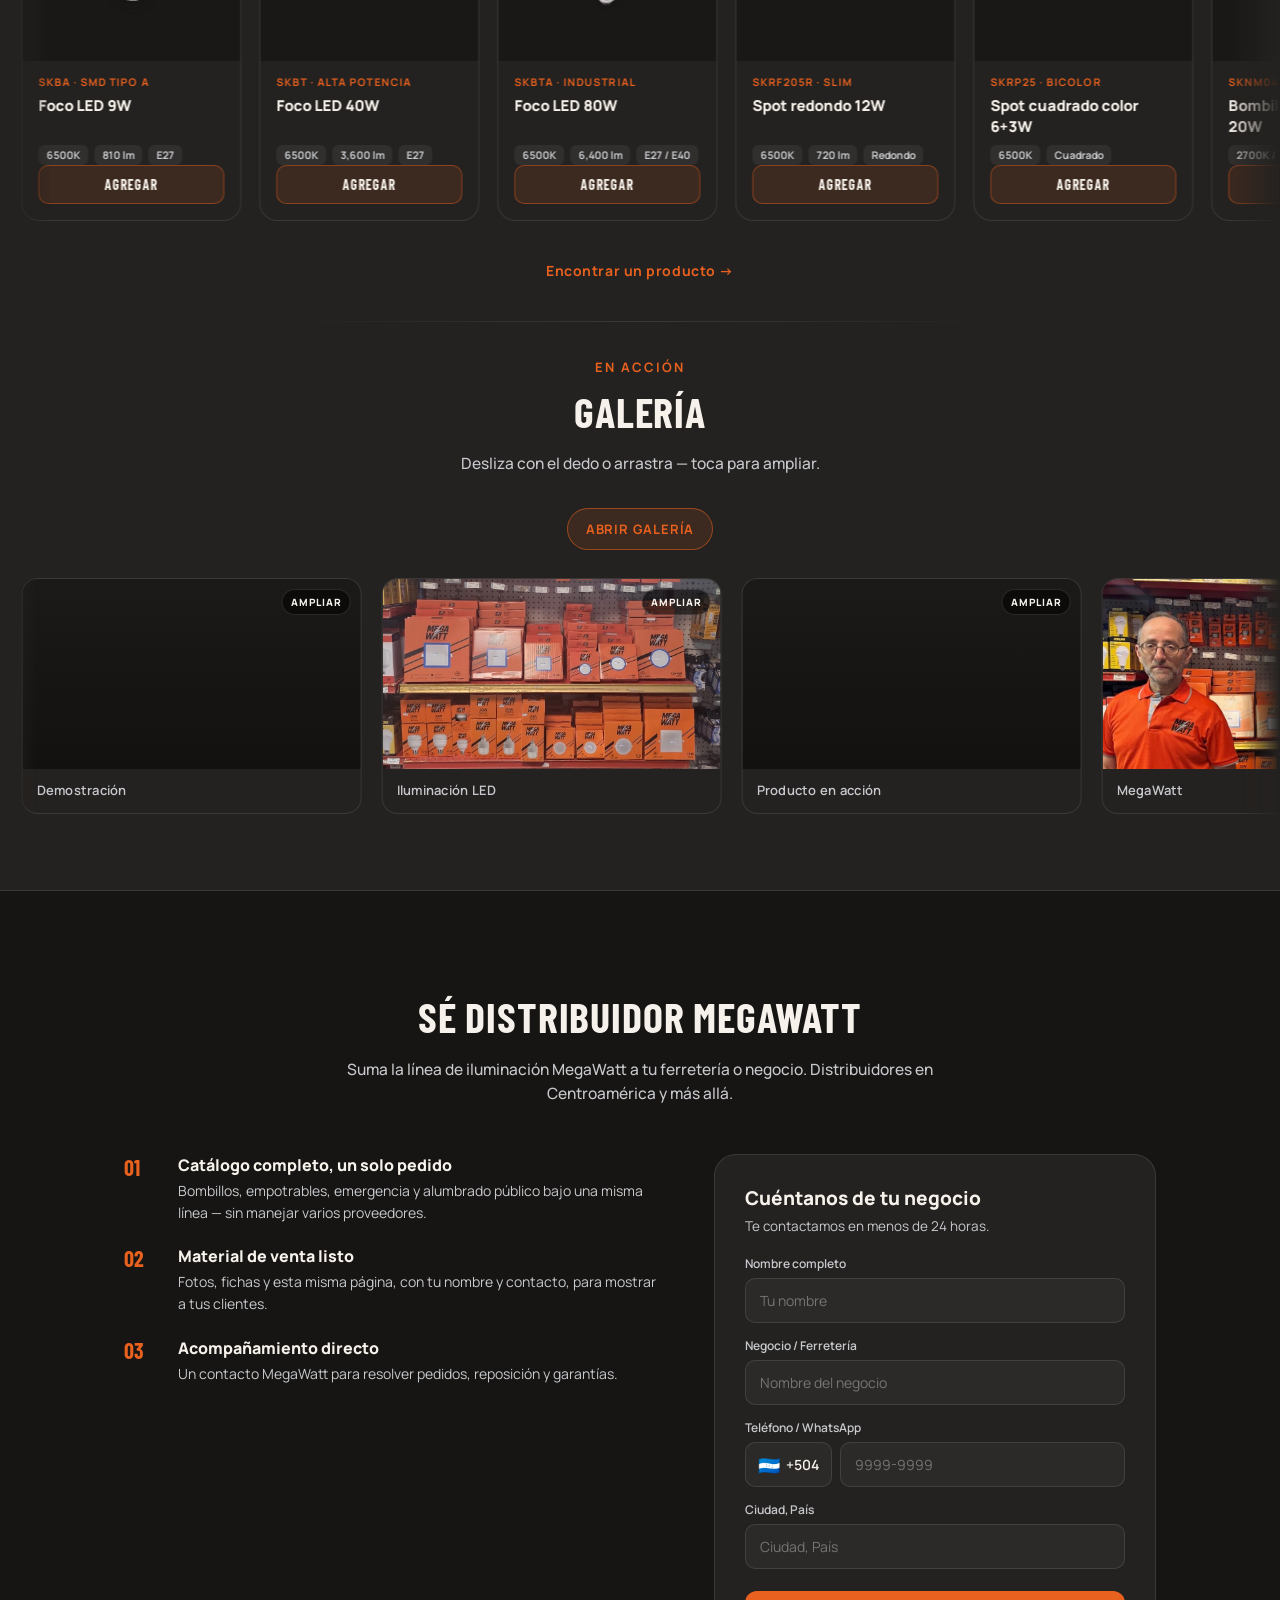
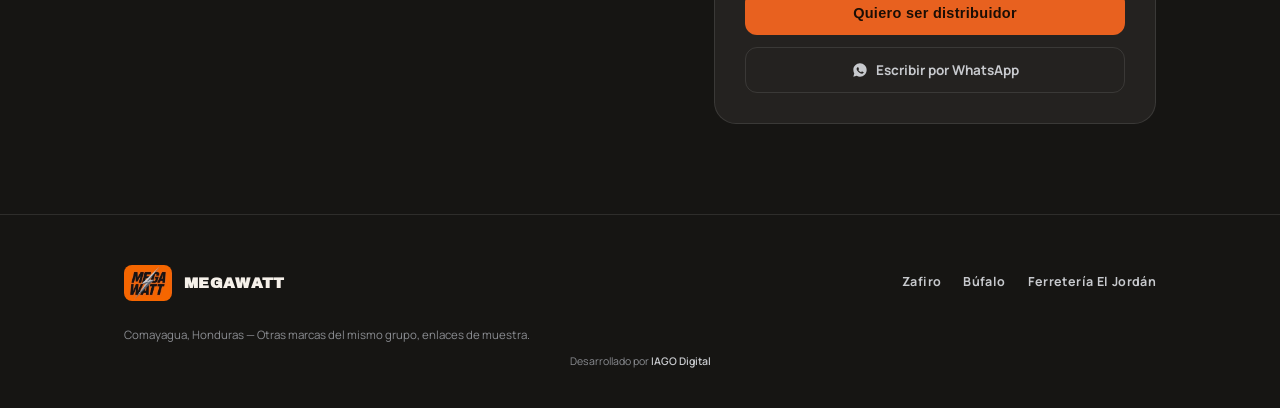
==== commit db52ce09: "Point footer IAGO Digital link to www.iagodigital.com Co-authored-by: stellier7 <stellier7@users.nor" ====
--- a/index.html
+++ b/index.html
@@ -168,7 +168,7 @@
       </div>
       <div class="foot-fine">Comayagua, Honduras — Otras marcas del mismo grupo, enlaces de muestra.</div>
       <div class="foot-credit">
-        Desarrollado por <a href="https://iagodigital.vercel.app" target="_blank" rel="noopener">IAGO Digital</a>
+        Desarrollado por <a href="https://www.iagodigital.com/" target="_blank" rel="noopener">IAGO Digital</a>
       </div>
     </div>
   </footer>
